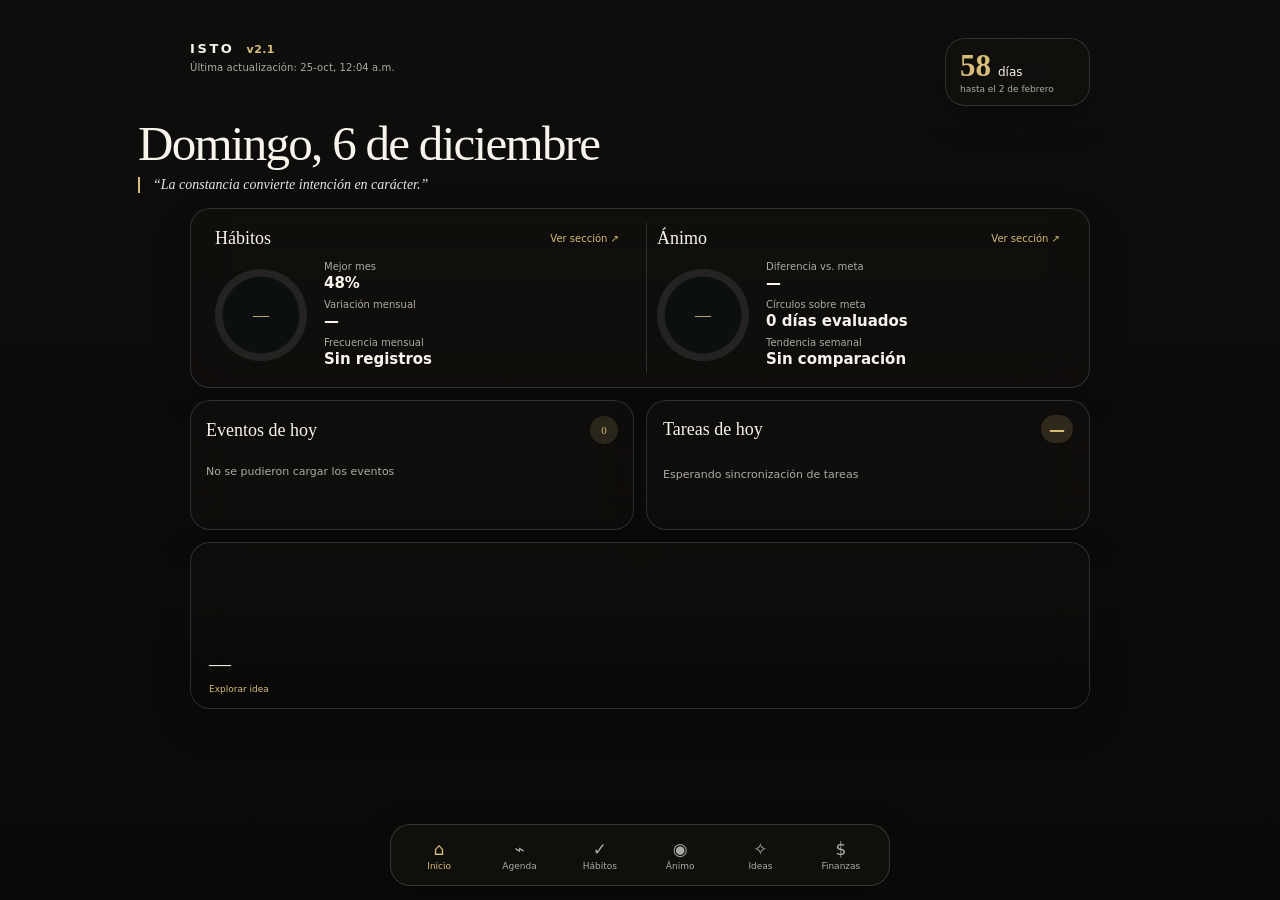
==== app/index.html @ 2baf073c "Actualizar caché del ajuste de cuadrícula de Hábitos" ====
<!doctype html><html lang="es"><head><meta charset="utf-8"><meta name="viewport" content="width=device-width,initial-scale=1,viewport-fit=cover"><meta name="theme-color" content="#11110f"><title>ISTO 2.1</title><link rel="stylesheet" href="./styles.css?v=20261024-habits-grid-v42"></head><body><main class="shell">
<section id="homeView"><div class="top home-top"><div class="home-identity"><div><span class="brand">ISTO</span><span class="home-version">v2.1</span></div><small id="lastUpdated" class="home-updated">Última actualización —</small></div><div class="countdown glass"><strong id="daysLeft">—</strong><span>días</span><small>hasta el 2 de febrero</small></div></div>
<div class="welcome"><h1 id="date"></h1><blockquote id="quote"></blockquote></div>
<div class="home-summary">
<section class="glass home-pulse">
<div class="home-wellness"><div class="home-wellness-head"><span class="eyebrow">Hábitos</span><button type="button" data-open="habitsView" class="home-go" aria-label="Abrir Hábitos">Ver sección ↗</button></div><div class="home-wellness-body"><div class="home-ring" id="homeHabitRing"><strong id="homeHabitPct">—</strong></div><div class="home-wellness-stats"><div><small>Mejor mes</small><strong id="homeHabitDiff">—</strong></div><div><small>Variación mensual</small><strong id="homeHabitOnGoal">—</strong></div><div><small>Frecuencia mensual</small><strong id="homeHabitTrend">—</strong></div></div></div></div>
<div class="home-wellness"><div class="home-wellness-head"><span class="eyebrow">Ánimo</span><button type="button" data-open="moodView" class="home-go" aria-label="Abrir Ánimo">Ver sección ↗</button></div><div class="home-wellness-body"><div class="home-ring" id="homeMoodRing"><strong id="homeMoodPct">—</strong></div><div class="home-wellness-stats"><div><small>Diferencia vs. meta</small><strong id="homeMoodDiff">—</strong></div><div><small>Círculos sobre meta</small><strong id="homeMoodOnGoal">—</strong></div><div><small>Tendencia semanal</small><strong id="homeMoodTrend">—</strong></div></div></div></div>
</section>
<section class="glass panel home-events"><div class="panel-head"><span>Eventos de hoy</span><small id="homeEventCount">0</small></div><div id="homeEvents" class="read-list"><p class="muted">Cargando…</p></div></section>
<details class="glass home-tasks" open><summary><span>Tareas de hoy</span><b id="homeTaskCount">0</b></summary><div id="homeTasks" class="read-list"><p class="muted">Preparando sincronización</p></div></details>
<section id="homeIdeaCard" class="glass home-idea"><div id="homeIdeaImage" class="home-idea-image"></div><div class="home-idea-copy"><strong id="homeIdeaTitle">—</strong><div class="home-idea-actions"><small>Explorar idea</small><a id="homeIdeaNotion" class="home-idea-notion hidden" href="#" target="_blank" rel="noopener noreferrer">Editar en Notion ↗</a></div></div></section>
</div></section>
<section id="agendaView" class="hidden"><div class="page-title agenda-title"><span class="brand">AGENDA</span><button id="agendaGoToday" class="agenda-today-btn" type="button">Ir a hoy</button></div>
<div class="glass agenda-week-panel"><div class="agenda-week-top"><div><span class="eyebrow">Mi semana</span><strong id="agendaWeekLabel">—</strong></div><div class="agenda-week-controls"><button id="agendaPrevWeek" type="button" aria-label="Semana anterior">‹</button><button id="agendaNextWeek" type="button" aria-label="Semana siguiente">›</button></div></div><div id="agendaWeekStrip" class="agenda-week-strip" role="group" aria-label="Seleccionar día"></div></div>
<details class="glass agenda-backlog"><summary><span>Pendientes anteriores</span><b id="agendaBacklogCount">0</b><span class="agenda-chevron">⌄</span></summary><div class="agenda-backlog-content"><div class="agenda-backlog-group"><strong>Eventos pendientes</strong><div id="agendaPendingEvents" class="agenda-item-list"></div></div><div class="agenda-backlog-group"><strong>Tareas vencidas</strong><div id="agendaOverdueTasks" class="agenda-item-list"></div></div></div></details>
<div class="agenda-day-heading"><div><span class="eyebrow">Día seleccionado</span><h2 id="agendaSelectedLabel">—</h2></div><span id="agendaDayCount" class="agenda-count">0 actividades</span></div>
<div class="agenda-day-grid"><section class="glass agenda-day-panel"><div class="agenda-section-title"><span>Eventos</span><small id="agendaEventCount">0</small></div><div id="agendaSelectedEvents" class="agenda-item-list"><p class="muted">Cargando…</p></div></section>
<section class="glass agenda-day-panel"><div class="agenda-section-title"><span>Tareas</span><small id="agendaTaskCount">0</small></div><div id="agendaSelectedTasks" class="agenda-item-list"><p class="muted">Cargando…</p></div></section></div>

</section>
<section id="habitsView" class="hidden"><div class="page-title"><span class="brand">CONSTANCIA</span><small class="muted" id="habitCutoff">Seguimiento mensual</small></div><div id="habitMonthly" class="habit-layout mood-layout">
<section class="glass habit-panel"><div class="habit-panel-head"><span class="eyebrow">Frecuencia mensual</span><strong class="habit-current-month" id="habitCurrentMonth">—</strong></div><div class="habit-overview"><div class="pulse-ring" id="habitMonthRing"><strong id="habitMonthPct">—</strong><span>Del mes</span></div><div class="habit-kpis"><div><small>Variación mensual</small><strong id="habitMonthOnGoal">—</strong></div></div></div></section>
<section class="glass habit-panel"><span class="eyebrow">Evolución de los hábitos mensual</span><div id="habitMonthBars" class="habit-line-chart habit-overall-chart"></div></section>
<section class="glass habit-panel mood-detail-panel"><div class="habit-panel-head"><div><span class="eyebrow">Detalle por hábito</span><p class="muted">Selecciona un hábito para ver su evolución</p></div><select id="habitHistorySelect" aria-label="Seleccionar hábito"></select></div><p id="habitHistoryBest" class="habit-history-best muted">Mejor registro: —</p><div id="habitHistoryChart" class="habit-line-chart"></div></section>
<section class="glass habit-panel"><span class="eyebrow">Tendencias destacadas</span><p class="habit-period" id="habitMonthlyPeriod">Periodos comparados: —</p><div id="habitMonthChanges" class="habit-changes"></div></section></div></section>
<section id="moodView" class="hidden"><div class="page-title"><span class="brand">ÁNIMO</span><small class="muted" id="moodCutoff">Datos actualizados</small></div><div class="habit-layout mood-layout">
<section class="glass habit-panel"><div class="habit-panel-head"><span class="eyebrow">Bienestar general</span><strong class="habit-current-month" id="moodCurrentMonth">—</strong></div><div class="habit-overview"><div class="pulse-ring" id="moodMonthRing"><strong id="moodMonthPct">—</strong><span>Del mes</span></div><div class="habit-kpis"><div><small>Variación vs. mes anterior</small><strong id="moodMonthDiff">—</strong></div></div></div></section>
<section class="glass habit-panel"><span class="eyebrow">Evolución del bienestar mensual</span><div id="moodMonthChart" class="habit-line-chart habit-overall-chart"></div></section>
<section class="glass habit-panel mood-detail-panel"><div class="habit-panel-head"><div><span class="eyebrow">Detalle por círculo</span><p class="muted">Selecciona un círculo para ver su evolución</p></div><select id="moodHistorySelect" aria-label="Seleccionar círculo"></select></div><div id="moodHistoryChart" class="habit-line-chart"></div><p class="muted" id="moodHistoryBest">Mejor registro: —</p></section>
<section class="glass habit-panel"><span class="eyebrow">Tendencias destacadas</span><p class="habit-period" id="moodMonthlyPeriod">Periodos comparados: —</p><div id="moodMonthChanges" class="habit-changes"></div></section></div></section>
<section id="ideasView" class="hidden"><div class="page-title"><span class="brand">IDEAS</span></div><div class="idea-search-wrap glass"><span aria-hidden="true">⌕</span><input id="ideaSearch" class="idea-search" placeholder="Buscar una idea…" autocomplete="off" aria-label="Buscar ideas"></div><div class="idea-section-head"><span>Todas las ideas</span><small id="ideaVisibleCount"></small></div><div class="idea-filter-bar" role="group" aria-label="Filtrar por estado"><button type="button" data-idea-filter="all" class="active-filter">Todas</button><button type="button" data-idea-filter="desarrollo">En desarrollo</button><button type="button" data-idea-filter="revisar">Por revisar</button></div><label class="idea-type-label" for="ideaTypeFilter">Tipo de tema</label><select id="ideaTypeFilter" class="idea-type-select glass" aria-label="Filtrar por tipo de tema"><option value="">Todos los temas</option></select><div id="ideaGrid" class="idea-grid"></div></section>
<section id="financeView" class="hidden"><div class="page-title"><span class="brand">FINANZAS</span></div><div class="finance-stack"><section class="glass finance-overview"><span class="eyebrow">Disponible hoy</span><strong id="financeAvailable">—</strong><small>Efectivo + bancos e inversiones</small><div class="finance-overview-divider"></div><div class="finance-overview-pair"><div><span>Ingresos del mes</span><strong id="financeIncome">—</strong></div><div><span>Egresos del mes</span><strong id="financeExpenses">—</strong></div></div></section><div class="finance-metrics"><section class="glass"><span>Gasto de hoy</span><strong id="financeToday">—</strong></section><section class="glass"><span>Balance del mes</span><strong id="financeBalance">—</strong></section></div><section class="glass chart-card finance-panel"><div class="chart-head"><div><span class="eyebrow">Activos y pasivos</span><small class="muted">Saldos por cuenta</small></div></div><div id="financeAccounts" class="finance-list"></div></section><section class="glass chart-card finance-panel"><div class="chart-head"><div><span class="eyebrow">Principales egresos</span><small class="muted">5 categorías · mes actual</small></div></div><div id="financeTopExpenses" class="finance-list"></div></section><section class="glass chart-card finance-panel"><div class="chart-head"><div><span class="eyebrow">Últimos movimientos</span><small class="muted">Hasta 10 · toca para ver detalles</small></div></div><div id="financeMoves" class="finance-list"></div></section><p id="financeUpdated" class="finance-updated"></p></div></section><div id="ideaModal" class="idea-modal hidden"><div class="idea-modal-backdrop" data-close-idea></div><article class="idea-modal-sheet glass"><button class="idea-close" data-close-idea>×</button><div id="ideaModalImage" class="idea-modal-image"></div><span id="ideaModalMeta" class="eyebrow"></span><h2 id="ideaModalTitle"></h2><div id="ideaModalContent" class="idea-content"></div></article></div>
<nav class="bottom-nav glass"><button data-open="homeView" class="active"><b>⌂</b><span>Inicio</span></button><button data-open="agendaView"><b>⌁</b><span>Agenda</span></button><button data-open="habitsView"><b>✓</b><span>Hábitos</span></button><button data-open="moodView"><b>◉</b><span>Ánimo</span></button><button data-open="ideasView"><b>✧</b><span>Ideas</span></button><button data-open="financeView"><b>$</b><span>Finanzas</span></button></nav></main><script src="./app.js?v=20261024-habits-grid-v42" defer></script></body></html>
---- app/styles.css ----
:root{--glass:rgba(20,19,17,.44);--line:rgba(255,255,255,.15);--text:#f7f4ec;--muted:rgba(247,244,236,.68);--gold:#d8bd7a}*{box-sizing:border-box}html,body{margin:0;min-height:100%;font-family:Inter,ui-sans-serif,system-ui,-apple-system,Segoe UI,sans-serif;background:#12110f;color:var(--text)}body{background:linear-gradient(180deg,rgba(7,7,6,.3),rgba(10,9,7,.91)),var(--daily-bg) center/cover fixed}button,input{font:inherit}.shell{min-height:100vh;max-width:1080px;margin:auto;padding:clamp(18px,3vw,38px);padding-bottom:105px}.hidden{display:none!important}.top,.page-title,.panel-head,.agenda-label,.chart-head{display:flex;align-items:center;justify-content:space-between}.brand{font-size:14px;font-weight:800;letter-spacing:.22em}.glass{background:var(--glass);border:1px solid var(--line);box-shadow:0 14px 38px rgba(0,0,0,.18);backdrop-filter:blur(22px) saturate(120%);-webkit-backdrop-filter:blur(22px);border-radius:20px}.countdown{min-width:145px;padding:11px 14px;display:grid;grid-template-columns:auto 1fr;column-gap:7px;align-items:baseline}.countdown strong{font-family:Georgia,serif;font-size:31px;color:var(--gold);line-height:1}.countdown span{font-size:12px}.countdown small{grid-column:1/-1;margin-top:3px;color:var(--muted);font-size:9px}.welcome{margin:13px 0 22px;max-width:760px}h1{font-family:Georgia,serif;font-size:clamp(34px,5vw,58px);line-height:1;margin:0;font-weight:500;letter-spacing:-.035em}blockquote{margin:14px 0 0;padding-left:13px;border-left:2px solid var(--gold);font-family:Georgia,serif;font-style:italic;color:rgba(255,255,255,.9);font-size:16px}.today-grid{display:grid;grid-template-columns:1.2fr 1fr .9fr;gap:12px}.panel{padding:17px;min-height:155px}.panel-head{font-family:Georgia,serif;font-size:18px;margin-bottom:13px}.panel-head small,.agenda-label small{color:var(--muted);font-size:10px}.read-list,.event-list{display:grid;gap:8px}.read-item,.event-card{border:1px solid var(--line);background:rgba(255,255,255,.035);border-radius:14px;padding:12px}.read-item strong,.event-card h3{display:block;margin:0 0 4px;font-size:13px}.read-item small,.event-card small{color:var(--gold);font-size:10px}.muted{color:var(--muted);font-size:11px}.home-habit{display:grid;grid-template-columns:74px 1fr;gap:13px;align-items:center}.home-habit>div:last-child{display:grid;gap:3px}.home-habit>div>strong{font-family:Georgia,serif;color:var(--gold);font-size:20px}.home-habit small{font-size:9px;color:var(--muted)}.mini-ring,.pulse-ring{--pct:0;border-radius:50%;display:grid;place-content:center;text-align:center;background:radial-gradient(circle at center,rgba(18,17,15,.94) 61%,transparent 63%),conic-gradient(var(--gold) calc(var(--pct)*1%),rgba(255,255,255,.09) 0)}.mini-ring{width:70px;height:70px}.mini-ring strong{font-family:Georgia,serif;font-size:20px}.app-meta{display:flex;justify-content:center;gap:9px;margin:20px 0 0;color:rgba(247,244,236,.42);font-size:8px}.app-meta span+span:before{content:"·";margin-right:9px}.page-title{margin-bottom:25px}.agenda-grid{display:grid;grid-template-columns:.85fr 1fr 1.25fr;gap:14px}.agenda-label{align-items:end;margin:0 3px 9px}.agenda-label>span{font-family:Georgia,serif;font-size:20px}.event-card{display:grid;grid-template-columns:45px 1fr;gap:10px;align-items:center}.date-tile{height:48px;border:1px solid rgba(216,189,122,.35);border-radius:12px;display:grid;place-content:center;text-align:center;background:rgba(216,189,122,.08)}.date-tile b{font-family:Georgia,serif;font-size:19px;line-height:1}.date-tile span{font-size:8px;color:var(--gold);margin-top:3px}.event-card.done{opacity:.48}.empty{padding:17px;text-align:center;color:var(--muted);font-size:11px}.eyebrow{color:var(--muted);font-size:9px;font-weight:600;text-transform:uppercase;letter-spacing:.1em}.metric-mosaic{display:grid;grid-template-columns:1.25fr .75fr .75fr;gap:12px}.metric-mosaic>section{padding:16px}.metric-main{grid-row:span 2;display:grid;align-content:space-between;min-height:205px}.pulse-ring{width:126px;height:126px;margin:18px auto 0}.pulse-ring strong{font-family:Georgia,serif;font-size:34px;font-weight:500}.pulse-ring span{font-size:8px;color:var(--muted);text-transform:uppercase;letter-spacing:.12em}.metric-small{display:flex;flex-direction:column;justify-content:center;min-height:96px}.metric-small strong,.metric-wide>strong{font-family:Georgia,serif;font-size:28px;font-weight:500;color:var(--gold);margin:7px 0}.metric-small small{font-size:9px;color:var(--muted)}.metric-wide{grid-column:span 2}.metric-wide p{margin:4px 0}.rank-list{display:grid;margin-top:10px}.rank-row{display:grid;grid-template-columns:1fr auto;gap:12px;padding:8px 0;border-bottom:1px solid var(--line);font-size:11px}.rank-row:last-child{border-bottom:0}.rank-row b{font-family:Georgia,serif;color:var(--gold);font-weight:500}.idea-search{width:100%;border:1px solid var(--line);outline:0;color:var(--text);padding:14px 17px;margin-bottom:12px}.idea-search::placeholder{color:var(--muted)}.idea-stats{display:grid;grid-template-columns:repeat(3,1fr);padding:14px;margin-bottom:12px}.idea-stats>div{text-align:center;border-right:1px solid var(--line)}.idea-stats>div:last-child{border:0}.idea-stats strong{display:block;font-family:Georgia,serif;font-size:25px;color:var(--gold);font-weight:500}.idea-stats span{font-size:8px;color:var(--muted);text-transform:uppercase;letter-spacing:.08em}.idea-feature{padding:18px;margin-bottom:12px}.idea-feature strong{display:block;font-family:Georgia,serif;font-size:23px;font-weight:500;margin-top:8px}.idea-grid{display:grid;grid-template-columns:repeat(2,1fr);gap:10px}.idea-card{padding:15px;min-height:96px;display:flex;flex-direction:column;justify-content:space-between}.idea-card strong{font-family:Georgia,serif;font-size:16px;font-weight:500}.idea-card small{color:var(--muted);font-size:8px;margin-top:12px}.finance-hero{display:grid;grid-template-columns:1.35fr .8fr .8fr;gap:12px;padding:20px;margin-bottom:12px}.finance-hero>div{padding:4px 10px}.finance-hero>div+div{border-left:1px solid var(--line)}.finance-hero strong{display:block;font-family:Georgia,serif;font-size:34px;font-weight:500;color:var(--gold);margin:5px 0}.finance-hero small,.finance-day span{font-size:9px;color:var(--muted)}.finance-day strong{font-size:23px;color:var(--text)}.finance-grid{display:grid;grid-template-columns:1fr 1fr;gap:12px}.chart-card{padding:18px;margin-top:12px}.chart-head{align-items:flex-end;margin-bottom:12px}.chart-head>div{display:flex;flex-direction:column;gap:5px}.finance-list{display:grid}.finance-row{display:flex;align-items:center;justify-content:space-between;gap:16px;padding:10px 2px;border-bottom:1px solid var(--line)}.finance-row:last-child{border-bottom:0}.finance-row strong{font-size:11px}.finance-row small{display:block;color:var(--muted);font-size:8px;margin-top:3px}.finance-row>b{font-family:Georgia,serif;font-size:14px;font-weight:500}.negative{color:#ff5c5c!important}.finance-hero strong.negative{color:#ff5c5c!important}.bottom-nav{position:fixed;z-index:10;left:50%;transform:translateX(-50%);bottom:max(14px,env(safe-area-inset-bottom));width:min(500px,calc(100% - 28px));height:62px;padding:5px 8px;border-radius:24px;display:grid;grid-template-columns:repeat(6,1fr)}.bottom-nav button{border:0;background:transparent;color:var(--muted);display:flex;flex-direction:column;align-items:center;justify-content:center;gap:2px;font-size:9px}.bottom-nav b{font-size:17px;font-weight:400}.bottom-nav button.active{color:var(--gold)}@media(max-width:800px){.shell{padding:16px 14px 100px}.welcome h1{font-size:36px}.countdown{min-width:116px;padding:9px 10px}.countdown strong{font-size:27px}.today-grid,.agenda-grid,.finance-grid{grid-template-columns:1fr}.panel{min-height:0}.metric-mosaic{grid-template-columns:1.2fr .8fr}.metric-main{grid-row:span 2}.metric-wide{grid-column:1/-1}.finance-hero{grid-template-columns:1fr 1fr}.finance-hero>div:first-child{grid-column:1/-1}.finance-hero>div:nth-child(2){border-left:0}.idea-grid{grid-template-columns:repeat(2,minmax(0,1fr))}}.idea-feature strong{cursor:pointer}.idea-card{overflow:hidden;padding:0;cursor:pointer}.idea-card-image{height:112px;background-size:cover;background-position:center}.idea-card>div:last-child{padding:14px}.idea-modal{position:fixed;inset:0;z-index:30;display:grid;place-items:center;padding:18px}.idea-modal-backdrop{position:absolute;inset:0;background:rgba(5,5,4,.76);backdrop-filter:blur(10px)}.idea-modal-sheet{position:relative;z-index:1;width:min(720px,100%);max-height:88vh;overflow:auto;padding:0 22px 28px}.idea-modal-image{height:220px;margin:0 -22px 22px;background-size:cover;background-position:center;border-radius:20px 20px 0 0}.idea-modal-sheet>h2{font-family:Georgia,serif;font-size:30px;font-weight:500;margin:7px 0 20px}.idea-close{position:absolute;z-index:2;right:12px;top:12px;width:34px;height:34px;border:1px solid var(--line);border-radius:50%;background:rgba(10,10,9,.65);color:#fff;font-size:22px}.idea-content{font-size:13px;line-height:1.65;color:rgba(247,244,236,.88)}.idea-content h2{font-family:Georgia,serif;color:var(--gold);font-size:20px;font-weight:500;margin:22px 0 8px}.idea-content ol{padding-left:20px}.idea-content li{margin:12px 0}.idea-content p{margin:5px 0 12px}.modal-open{overflow:hidden}.idea-stats>[data-idea-filter]{cursor:pointer;border-radius:14px;transition:.2s}.idea-stats>[data-idea-filter].active-filter{background:rgba(210,178,106,.12);box-shadow:inset 0 0 0 1px rgba(210,178,106,.28)}.idea-feature{overflow:hidden;padding:0;display:grid;grid-template-columns:112px 1fr;align-items:stretch}.idea-feature-image{min-height:112px;background-size:cover;background-position:center;cursor:pointer}.idea-feature>div:last-child{padding:18px;display:flex;flex-direction:column;justify-content:center}.idea-card small{display:block;margin-top:7px}.idea-feature strong{display:block}.mood-bar-row{margin:14px 0}.mood-bar-label{display:flex;justify-content:space-between;align-items:center;margin-bottom:7px;font-size:13px}.mood-bar-label strong{font-size:14px;color:var(--gold)}.mood-bar-track{height:8px;border-radius:999px;background:rgba(255,255,255,.09);position:relative;overflow:visible}.mood-bar-track i{display:block;height:100%;border-radius:999px;background:linear-gradient(90deg,rgba(210,178,106,.55),var(--gold))}.mood-bar-track em{position:absolute;top:-3px;width:1px;height:14px;background:rgba(255,255,255,.55)}#moodInsight span{display:block;margin-top:5px}
.habit-bar-row{margin:14px 0}.habit-bar-label{display:flex;justify-content:space-between;align-items:center;margin-bottom:7px;font-size:13px}.habit-bar-label strong{font-size:14px;color:var(--gold)}.habit-bar-track{height:8px;border-radius:999px;background:rgba(255,255,255,.09);position:relative;overflow:visible}.habit-bar-track i{display:block;height:100%;border-radius:999px;background:linear-gradient(90deg,rgba(210,178,106,.55),var(--gold))}.habit-bar-track em{position:absolute;top:-3px;width:1px;height:14px;background:rgba(255,255,255,.55)}

.home-summary{display:grid;gap:14px}.home-pulse{display:grid;grid-template-columns:1fr 1fr;gap:14px;text-align:center}.home-pulse>div{display:grid;place-items:center;gap:8px}.home-ring{--pct:0;width:88px;height:88px;border-radius:50%;display:grid;place-items:center;background:radial-gradient(circle at center,rgba(12,15,16,.96) 58%,transparent 60%),conic-gradient(var(--gold) calc(var(--pct)*1%),rgba(255,255,255,.09) 0)}.home-ring strong{font-size:18px}.home-tasks{padding:0;overflow:hidden}.home-tasks summary{cursor:pointer;list-style:none;display:flex;justify-content:space-between;align-items:center;padding:18px}.home-tasks summary::-webkit-details-marker{display:none}.home-tasks summary b{min-width:28px;height:28px;padding:0 8px;border-radius:999px;display:grid;place-items:center;background:rgba(210,178,106,.16);color:var(--gold)}.home-tasks .read-list{padding:0 18px 18px}.home-idea{display:grid;gap:10px}.home-idea-image{height:150px;border-radius:14px;background-size:cover;background-position:center}.home-idea strong{font-size:18px}

/* Inicio · lenguaje visual unificado */
#homeView .home-summary{gap:12px}#homeView .home-pulse,#homeView .panel,#homeView .home-tasks,#homeView .home-idea{border-radius:20px}#homeView .home-pulse{padding:17px}#homeView .home-pulse .eyebrow,#homeView .panel-head span,#homeView .home-tasks summary span{font-family:Georgia,serif;color:var(--text);font-size:18px;font-weight:500;text-transform:none;letter-spacing:0}#homeView .home-ring strong{font-family:Georgia,serif;font-size:16px;font-weight:500;color:var(--gold)}#homeView .panel-head small{min-width:28px;height:28px;padding:0 8px;border-radius:999px;display:grid;place-items:center;background:rgba(216,189,122,.14);color:var(--gold);font-family:inherit;font-size:11px}#homeView .task-row{display:flex;justify-content:space-between;gap:14px;align-items:center;padding:10px 2px;border-top:1px solid var(--line);font-size:12px}#homeView .task-row small{color:var(--muted);font-size:9px;white-space:nowrap}.home-idea{position:relative;overflow:hidden;padding:0;min-height:190px;cursor:pointer;display:block}.home-idea-image{height:190px;border-radius:0;background-size:cover;background-position:center;transition:transform .25s}.home-idea:after{content:"";position:absolute;inset:0;background:linear-gradient(180deg,transparent 32%,rgba(8,8,7,.9) 100%);pointer-events:none}.home-idea-copy{position:absolute;z-index:1;left:18px;right:18px;bottom:16px;display:flex;justify-content:space-between;align-items:end;gap:16px}.home-idea-copy strong{font-family:Georgia,serif;font-size:22px!important;font-weight:500}.home-idea-copy small{font-size:9px;color:var(--gold);white-space:nowrap}.home-idea:hover .home-idea-image{transform:scale(1.02)}

/* Agenda · lenguaje visual ISTO */
#agendaView .page-title{margin-bottom:18px}.agenda-overdue{margin-bottom:18px;overflow:hidden}.agenda-overdue summary{list-style:none;cursor:pointer;display:flex;align-items:center;justify-content:space-between;padding:16px 18px;font-family:Georgia,serif;font-size:18px;font-weight:500}.agenda-overdue summary::-webkit-details-marker{display:none}.agenda-overdue summary b{font-family:Inter,ui-sans-serif,system-ui,sans-serif;min-width:28px;height:28px;padding:0 8px;border-radius:999px;display:grid;place-items:center;background:rgba(216,189,122,.14);color:var(--gold);font-size:11px}.agenda-overdue .read-list{padding:0 18px 16px}.agenda-task-row{display:flex;justify-content:space-between;align-items:center;gap:14px;padding:10px 2px;border-top:1px solid var(--line);font-size:12px}.agenda-task-row small{color:var(--gold);font-size:9px;white-space:nowrap}#agendaView .agenda-label>span{font-family:Georgia,serif;font-size:18px;font-weight:500;color:var(--text)}#agendaView .agenda-label small{font-family:Inter,ui-sans-serif,system-ui,sans-serif;font-size:9px;color:var(--muted)}#agendaView .event-card{font-family:Inter,ui-sans-serif,system-ui,sans-serif;color:var(--text);font-size:12px}#agendaView .event-card strong{font-size:12px;font-weight:600;color:var(--text)}#agendaView .event-card small{display:block;margin-top:3px;font-size:9px;color:var(--gold)}#agendaView .event-time{font-size:9px;color:var(--muted);text-align:center}

/* ISTO visual system · cierre 2.0 */
:root{--radius:20px;--pad:17px;--section-gap:12px;--title:18px;--body:12px;--meta:9px}
.glass{border-radius:var(--radius);background:rgba(20,19,17,.46);border-color:rgba(255,255,255,.14);box-shadow:0 14px 38px rgba(0,0,0,.2)}
.page-title{margin-bottom:18px}.brand{font-size:13px;letter-spacing:.2em}.home-summary,.agenda-grid,.metric-mosaic,.finance-grid{gap:var(--section-gap)}
.panel,.metric-mosaic>section,.chart-card{padding:var(--pad)}
.panel-head,.agenda-label>span,.home-tasks summary span,.agenda-overdue summary span{font-family:Georgia,serif;font-size:var(--title);font-weight:500;color:var(--text)}
.event-card,.task-card{border:1px solid var(--line);background:rgba(255,255,255,.035);border-radius:14px;padding:12px}
.event-card strong,.task-card strong{font-size:12px;font-weight:600;color:var(--text)}
.event-card small,.task-card small{font-size:9px;color:var(--gold)}
.task-card{display:flex;justify-content:space-between;align-items:center;gap:14px}.task-card small{white-space:nowrap}
.home-tasks .read-list,.agenda-overdue .read-list{display:grid;gap:8px}.home-tasks .read-list{padding:0 18px 18px}.agenda-overdue .read-list{padding:0 18px 16px}
.eyebrow{font-size:9px}.muted{font-size:11px}.metric-small strong,.metric-wide>strong{line-height:1.05}
.idea-card,.idea-feature,.finance-hero,.chart-card,.metric-mosaic>section,.panel,.home-pulse,.home-tasks,.agenda-overdue{border-radius:var(--radius)}
.bottom-nav{background:rgba(20,19,17,.64);border-color:rgba(255,255,255,.16)}
@media(max-width:800px){:root{--radius:18px;--pad:15px;--section-gap:10px;--title:17px}.shell{padding:14px 12px 96px}.welcome{margin-bottom:18px}.welcome h1{font-size:34px}.home-ring{width:82px;height:82px}.agenda-grid{gap:18px}.event-card,.task-card{padding:11px}.finance-hero{padding:16px}.bottom-nav{height:60px}}
@media(min-width:801px){.shell{max-width:1080px}.home-summary{max-width:900px;margin-inline:auto}#homeView .welcome,#homeView .top,#homeView .app-meta{max-width:900px;margin-left:auto;margin-right:auto}}

/* Ajustes Inicio */
#homeView .event-card{grid-template-columns:52px 1fr}#homeView .event-time{font-family:Inter,ui-sans-serif,system-ui,sans-serif;font-size:9px!important;font-weight:500;line-height:1.15;color:var(--muted);text-align:left;white-space:nowrap}


/* Agenda · tarjetas unificadas con el sistema visual ISTO */
#agendaView .event-card{background:rgba(20,19,17,.46);border:1px solid rgba(255,255,255,.14);box-shadow:0 14px 38px rgba(0,0,0,.20);backdrop-filter:blur(22px) saturate(120%);-webkit-backdrop-filter:blur(22px) saturate(120%);border-radius:var(--radius);padding:var(--pad)}
#agendaView .date-tile{background:rgba(216,189,122,.10);border-color:rgba(216,189,122,.30)}

/* Constancia · vistas general y por mes */
#habitsView .page-title{margin-bottom:14px}
.habit-tabs{display:flex;gap:7px;padding:5px;border:1px solid var(--line);border-radius:15px;background:rgba(8,13,28,.6);margin-bottom:16px;max-width:390px}
.habit-tabs button{flex:1;border:0;border-radius:11px;padding:12px 15px;color:var(--text);background:transparent;cursor:pointer;font-weight:600}
.habit-tabs button.active{background:linear-gradient(115deg,#7856e9,#586eea);box-shadow:0 4px 16px #534cc455}
.habit-layout{display:grid;grid-template-columns:repeat(2,minmax(0,1fr));gap:14px}
.habit-panel{padding:20px;min-width:0;background:linear-gradient(130deg,rgba(16,28,52,.83),rgba(12,18,35,.75));border-color:rgba(130,151,226,.22)}
.habit-panel .eyebrow{font-size:16px;letter-spacing:0;text-transform:none;color:#f3f4ff;font-weight:700}
.habit-panel .muted{font-size:12px;line-height:1.5}
#habitGeneral .habit-panel:last-child,#habitMonthly .habit-panel:nth-child(3){grid-column:1/-1}
.habit-overview{display:flex;align-items:center;gap:24px;margin-top:17px}
.habit-overview .pulse-ring{flex:none}
.habit-kpis{display:grid;grid-template-columns:repeat(2,minmax(0,1fr));gap:18px;flex:1}
.habit-kpis>div{display:grid;gap:5px}
.habit-kpis small{color:var(--muted);font-size:11px}
.habit-kpis strong{font-size:22px}
.habit-positive{color:#55e9aa!important}.habit-negative{color:#ff708c!important}
.habit-change{display:flex;align-items:center;justify-content:space-between;gap:12px;border:1px solid rgba(255,255,255,.1);border-radius:12px;padding:14px;margin-top:10px;background:rgba(20,32,60,.45)}
.habit-change>div{display:grid;gap:5px}.habit-change small{color:var(--muted)}.habit-change>b{white-space:nowrap}
.habit-panel-head{display:flex;align-items:center;justify-content:space-between;gap:12px;flex-wrap:wrap}
.habit-panel select{max-width:100%;padding:10px 12px;border:1px solid rgba(255,255,255,.18);border-radius:11px;background:#17233d;color:#fff;cursor:pointer}
.habit-month-bars{height:230px;display:flex;align-items:end;justify-content:space-around;gap:9px;padding:15px 2px 0}
.habit-month-col{flex:1;min-width:0;max-width:80px;display:flex;align-items:center;flex-direction:column;gap:5px;font-size:11px}
.habit-month-col strong{font-size:12px}.habit-month-col small{color:var(--muted)}
.habit-month-bar{width:100%;height:165px;display:flex;align-items:end;position:relative;border-bottom:1px solid rgba(255,255,255,.3)}
.habit-month-bar i{display:block;width:100%;background:linear-gradient(0deg,#586eea,#8d65f8);border-radius:5px 5px 0 0;min-height:2px}
.habit-month-bar em{position:absolute;left:0;right:0;border-top:2px dashed rgba(255,255,255,.7)}
.habit-line-chart svg{width:100%;height:auto;display:block;margin-top:14px;overflow:visible}
.habit-history-stats{margin-top:12px;color:#d7d4ff;font-size:13px}
#habitGeneral .habit-bar-track em{width:0;border-left:2px dashed rgba(255,255,255,.85);background:none}
@media(max-width:680px){.habit-layout{grid-template-columns:1fr}.habit-panel,#habitGeneral .habit-panel:last-child,#habitMonthly .habit-panel:nth-child(3){grid-column:1}.habit-overview{gap:15px}.habit-kpis{gap:11px}.habit-kpis strong{font-size:17px}.habit-panel{padding:16px}.habit-overview .pulse-ring{width:120px;height:120px}.habit-month-bars{height:200px}.habit-month-bar{height:135px}}

/* ISTO 2.1 · Hábitos / vista general compacta */
#habitGeneral{grid-template-columns:minmax(0,1.15fr) minmax(0,1fr);gap:12px}
#habitGeneral .habit-general-panel{grid-column:1;grid-row:1}
#habitGeneral .habit-weekly-panel{grid-column:2;grid-row:1}
#habitGeneral .habit-ranking-panel{grid-column:1/-1;grid-row:2}
#habitGeneral .habit-panel{padding:17px 19px}
#habitGeneral .habit-period{font-size:11px;color:#d2c9f9;line-height:1.45;margin:6px 0 0}
#habitGeneral .habit-subtitle{margin:5px 0 9px;font-size:10px;line-height:1.4}
#habitGeneral .habit-overview{gap:15px;margin-top:12px}
#habitGeneral .habit-overview .pulse-ring{width:116px;height:116px}
#habitGeneral .habit-kpis{gap:10px 13px}
#habitGeneral .habit-kpis>div{gap:3px}
#habitGeneral .habit-kpis small{font-size:10px;line-height:1.25}
#habitGeneral .habit-kpis strong{font-size:19px}
#habitGeneral .rank-list{display:grid;grid-template-columns:repeat(2,minmax(0,1fr));column-gap:24px;row-gap:1px;margin-top:8px}
#habitGeneral .habit-bar-row{margin:6px 0}
#habitGeneral .habit-bar-label{font-size:11px;margin-bottom:5px}
#habitGeneral .habit-bar-label strong{font-size:11px}
#habitGeneral .habit-bar-track{height:6px}
#habitGeneral .habit-bar-track em{top:-3px;height:12px}
#habitGeneral .habit-change{padding:9px 11px;margin-top:7px;gap:8px}
#habitGeneral .habit-change>div{gap:3px}
#habitGeneral .habit-change strong,#habitGeneral .habit-change>b{font-size:12px}
#habitGeneral .habit-change small{font-size:10px}
@media(max-width:760px){
#habitGeneral{grid-template-columns:1fr}
#habitGeneral .habit-general-panel,#habitGeneral .habit-weekly-panel,#habitGeneral .habit-ranking-panel{grid-column:1;grid-row:auto}
#habitGeneral .habit-panel{padding:15px}
#habitGeneral .habit-overview .pulse-ring{width:108px;height:108px}
#habitGeneral .habit-kpis strong{font-size:17px}
}
@media(max-width:480px){#habitGeneral .rank-list{grid-template-columns:1fr}#habitGeneral .habit-bar-row{margin:4px 0}}

/* ISTO 2.1 · Hábitos / vista por mes */
#habitMonthly{gap:12px}
#habitMonthly .habit-panel{padding:17px 19px}
#habitMonthly .habit-panel:nth-child(3){grid-column:1/-1}
#habitMonthly .habit-panel-head{align-items:center}
#habitMonthly .habit-current-month{font-size:13px;font-weight:700;color:#e2d7ff;text-transform:capitalize}
#habitMonthly .habit-overview{gap:17px;margin-top:13px}
#habitMonthly .habit-overview .pulse-ring{width:118px;height:118px}
#habitMonthly .habit-kpis{gap:10px 13px}
#habitMonthly .habit-kpis>div{gap:3px}
#habitMonthly .habit-kpis small{font-size:10px}
#habitMonthly .habit-kpis strong{font-size:19px}
#habitMonthly #habitMonthNote{font-size:10px;margin-top:9px}
#habitMonthly .habit-overall-chart svg{margin-top:9px}
#habitMonthly .habit-line-chart svg{max-height:250px}
#habitMonthly .habit-history-stats{margin-top:6px}
#habitMonthly .habit-period{font-size:11px;color:#d2c9f9;margin:6px 0;line-height:1.45}
#habitMonthly .habit-change{padding:10px 12px;margin-top:7px}
@media(max-width:760px){#habitMonthly{grid-template-columns:1fr}#habitMonthly .habit-panel,#habitMonthly .habit-panel:nth-child(3){grid-column:1}#habitMonthly .habit-panel{padding:15px}#habitMonthly .habit-overview .pulse-ring{width:108px;height:108px}#habitMonthly .habit-kpis strong{font-size:17px}}

/* Corrección: regla antigua :last-child expandía Tendencias y tapaba Cumplimiento general */
#habitGeneral .habit-panel.habit-general-panel{grid-column:1;grid-row:1}
#habitGeneral .habit-panel.habit-weekly-panel:last-child{grid-column:2;grid-row:1}
#habitGeneral .habit-panel.habit-ranking-panel{grid-column:1/-1;grid-row:2}
@media(max-width:760px){
#habitGeneral .habit-panel.habit-general-panel{grid-column:1;grid-row:1}
#habitGeneral .habit-panel.habit-weekly-panel:last-child{grid-column:1;grid-row:2}
#habitGeneral .habit-panel.habit-ranking-panel{grid-column:1;grid-row:3}
}

/* ISTO 2.1 · Ánimo: vistas general y por mes */
#moodView .page-title{margin-bottom:14px}
#moodView .mood-layout{gap:12px}
#moodView .habit-panel{padding:17px 19px}
#moodView .habit-period{font-size:11px;color:#d2c9f9;line-height:1.45;margin:6px 0}
#moodView .habit-subtitle{margin:5px 0 9px;font-size:10px;line-height:1.4}
#moodView .habit-overview{gap:15px;margin-top:12px}
#moodView .habit-overview .pulse-ring{width:116px;height:116px}
#moodView .habit-kpis{gap:10px 13px}
#moodView .habit-kpis>div{gap:3px}
#moodView .habit-kpis small{font-size:10px}
#moodView .habit-kpis strong{font-size:19px}
#moodView .habit-change{padding:9px 11px;margin-top:7px;gap:8px}
#moodView .habit-change small{font-size:10px}
#moodView .habit-bar-track em{width:0;border-left:2px dashed rgba(255,255,255,.85);background:none;top:-3px;height:12px}
#moodView .habit-bar-row{margin:6px 0}
#moodView .habit-bar-label{font-size:11px;margin-bottom:5px}
#moodView .habit-bar-track{height:6px}
#moodGeneral{grid-template-columns:minmax(0,1.15fr) minmax(0,1fr)}
#moodGeneral .habit-panel.mood-general-panel{grid-column:1;grid-row:1}
#moodGeneral .habit-panel.mood-weekly-panel{grid-column:2;grid-row:1}
#moodGeneral .habit-panel.mood-ranking-panel{grid-column:1/-1;grid-row:2}
#moodGeneral .rank-list{display:grid;grid-template-columns:repeat(2,minmax(0,1fr));gap:2px 24px;margin-top:8px}
#moodMonthly .habit-panel.mood-detail-panel{grid-column:1/-1}
#moodMonthly .habit-current-month{font-size:13px;color:#e2d7ff;text-transform:capitalize}
#moodMonthly .habit-line-chart svg{max-height:250px}
#moodMonthly .habit-history-stats{margin-top:6px}
@media(max-width:760px){
#moodGeneral,#moodMonthly{grid-template-columns:1fr}
#moodGeneral .habit-panel.mood-general-panel{grid-column:1;grid-row:1}
#moodGeneral .habit-panel.mood-weekly-panel{grid-column:1;grid-row:2}
#moodGeneral .habit-panel.mood-ranking-panel{grid-column:1;grid-row:3}
#moodMonthly .habit-panel.mood-detail-panel{grid-column:1}
#moodView .habit-panel{padding:15px}
#moodView .habit-overview .pulse-ring{width:108px;height:108px}
#moodView .habit-kpis strong{font-size:17px}
}
@media(max-width:480px){#moodGeneral .rank-list{grid-template-columns:1fr}}

/* ISTO 2.1 · Inicio ejecutivo */
#homeView .home-top{align-items:flex-start;gap:16px}
#homeView .home-identity{display:grid;gap:6px;padding-top:3px}
#homeView .home-identity>div{display:flex;align-items:baseline;gap:12px}
#homeView .home-version{font-size:11px;color:var(--gold);font-weight:600;letter-spacing:.04em}
#homeView .home-updated{font-size:10px;color:var(--muted);letter-spacing:.01em}
#homeView .welcome{margin:13px 0 15px}
#homeView .welcome h1{font-size:clamp(31px,4.4vw,49px)}
#homeView .welcome blockquote{font-size:14px;margin-top:9px}
#homeView .home-summary{display:grid;grid-template-columns:1fr 1fr;gap:12px;align-items:start}
#homeView .home-pulse{grid-column:1/-1;grid-template-columns:1fr 1fr;text-align:left;padding:14px;gap:12px}
#homeView .home-wellness{display:block;min-width:0;padding:5px 10px}
#homeView .home-wellness+.home-wellness{border-left:1px solid var(--line)}
#homeView .home-wellness-head{display:flex;justify-content:space-between;align-items:center;gap:10px;margin-bottom:12px}
#homeView .home-go{border:0;background:transparent;color:var(--gold);font-size:10px;cursor:pointer;padding:5px}
#homeView .home-wellness-body{display:flex;align-items:center;gap:17px}
#homeView .home-ring{width:92px;height:92px;flex:0 0 92px}
#homeView .home-wellness-stats{display:grid;grid-template-columns:1fr;gap:7px;min-width:0}
#homeView .home-wellness-stats>div{display:grid;gap:2px}
#homeView .home-wellness-stats small{color:var(--muted);font-size:10px}
#homeView .home-wellness-stats strong{font-size:15px;color:var(--text);font-weight:650;white-space:nowrap}
#homeView .home-wellness-stats strong.habit-positive{color:#a6e3b7}
#homeView .home-wellness-stats strong.habit-negative{color:#f4a4a4}
#homeView .home-events,#homeView .home-tasks{min-height:130px}
#homeView .home-events{padding:15px}
#homeView .panel-head{margin-bottom:10px}
#homeView .home-tasks summary{padding:14px 16px}
#homeView .home-tasks .read-list{padding:0 16px 14px}
#homeView .read-item,#homeView .event-card,#homeView .task-card{padding:9px 11px}
#homeView .home-idea{grid-column:1/-1;min-height:165px}
#homeView .home-idea-image{height:165px}
#homeView .home-idea-copy{display:flex;flex-direction:column;align-items:flex-start;gap:7px;bottom:14px}
#homeView .home-idea-actions{display:flex;align-items:center;justify-content:space-between;width:100%;gap:12px}
#homeView .home-idea-notion{display:inline-flex;align-items:center;border:1px solid rgba(216,189,122,.55);border-radius:9px;padding:7px 10px;background:rgba(15,13,10,.75);color:#f4d58c;font-size:11px;text-decoration:none;white-space:nowrap;position:relative;z-index:3}
#homeView .home-idea-notion:hover{background:rgba(216,189,122,.2)}
@media(max-width:760px){
#homeView .home-summary{grid-template-columns:1fr}
#homeView .home-pulse,#homeView .home-idea{grid-column:1}
#homeView .home-pulse{grid-template-columns:1fr 1fr}
#homeView .home-wellness-body{flex-direction:column;align-items:flex-start;gap:10px}
#homeView .home-wellness-stats strong{font-size:14px}
}
@media(max-width:480px){
#homeView .home-pulse{grid-template-columns:1fr}
#homeView .home-wellness+.home-wellness{border-left:0;border-top:1px solid var(--line);padding-top:14px}
#homeView .home-wellness-body{flex-direction:row;align-items:center}
#homeView .home-updated{font-size:9px}
#homeView .countdown{min-width:112px;padding:9px}
#homeView .countdown strong{font-size:26px}
}

/* ISTO 2.1 · Agenda diseñada primero para móvil */
#agendaView{max-width:860px;margin:0 auto}
#agendaView .agenda-title{margin-bottom:15px}
#agendaView .agenda-today-btn{border:1px solid rgba(216,189,122,.48);border-radius:999px;padding:9px 15px;background:rgba(216,189,122,.12);color:#f5d895;font-size:11px;font-weight:650;cursor:pointer}
#agendaView .agenda-week-panel{padding:16px;margin-bottom:20px}
#agendaView .agenda-week-top{display:flex;justify-content:space-between;align-items:center;gap:10px;margin-bottom:16px}
#agendaView .agenda-week-top>div:first-child{display:grid;gap:4px}
#agendaView .agenda-week-top strong{font-family:Georgia,serif;font-size:20px;font-weight:500}
#agendaView .agenda-week-controls{display:flex;gap:8px}
#agendaView .agenda-week-controls button{width:37px;height:37px;border:1px solid var(--line);background:rgba(255,255,255,.05);color:var(--text);border-radius:11px;font-size:26px;line-height:1;cursor:pointer}
#agendaView .agenda-week-strip{display:grid;grid-template-columns:repeat(7,minmax(0,1fr));gap:7px}
#agendaView .agenda-day-btn{min-width:0;min-height:72px;border:1px solid rgba(255,255,255,.12);border-radius:14px;background:rgba(255,255,255,.045);color:var(--text);display:flex;flex-direction:column;align-items:center;justify-content:center;gap:6px;cursor:pointer}
#agendaView .agenda-day-btn span{font-size:10px;color:var(--muted)}
#agendaView .agenda-day-btn strong{font-size:17px;font-weight:650}
#agendaView .agenda-day-btn i{height:5px;width:5px;border-radius:50%;background:transparent}
#agendaView .agenda-day-btn i.has-activity{background:var(--gold)}
#agendaView .agenda-day-btn.is-today:not(.selected){border-color:rgba(216,189,122,.6)}
#agendaView .agenda-day-btn.selected{background:rgba(216,189,122,.18);border-color:var(--gold)}
#agendaView .agenda-day-btn.selected span,#agendaView .agenda-day-btn.selected strong{color:#f6dca0}
#agendaView .agenda-day-heading{display:flex;justify-content:space-between;align-items:end;gap:10px;margin:0 3px 12px}
#agendaView .agenda-day-heading h2{font-family:Georgia,serif;font-size:24px;font-weight:500;margin:4px 0 0}
#agendaView .agenda-count{font-size:10px;color:var(--muted);white-space:nowrap;padding-bottom:4px}
#agendaView .agenda-day-grid{display:grid;grid-template-columns:1fr;gap:12px;margin-bottom:14px}
#agendaView .agenda-day-panel{padding:15px}
#agendaView .agenda-section-title{display:flex;justify-content:space-between;align-items:center;margin-bottom:11px}
#agendaView .agenda-section-title>span{font-family:Georgia,serif;font-size:19px}
#agendaView .agenda-section-title small,#agendaView .agenda-backlog summary b{font-size:11px;color:var(--gold);background:rgba(216,189,122,.13);padding:5px 9px;border-radius:999px}
#agendaView .agenda-item-list{display:grid;gap:8px}
#agendaView .agenda-entry{border:1px solid var(--line);border-radius:13px;background:rgba(255,255,255,.035);overflow:hidden}
#agendaView .agenda-entry summary{display:flex;align-items:center;gap:11px;padding:11px 12px;cursor:pointer;list-style:none;min-height:59px}
#agendaView .agenda-entry summary::-webkit-details-marker,#agendaView .agenda-backlog summary::-webkit-details-marker{display:none}
#agendaView .agenda-entry-mark{display:grid;place-items:center;flex:0 0 28px;height:28px;border-radius:9px;background:rgba(216,189,122,.13);color:var(--gold);font-size:12px}
#agendaView .agenda-entry-task .agenda-entry-mark{background:rgba(161,178,245,.12);color:#c0c8f5}
#agendaView .agenda-entry-main{display:grid;gap:5px;min-width:0;flex:1}
#agendaView .agenda-entry-main strong{font-size:12px;font-weight:650;overflow-wrap:anywhere}
#agendaView .agenda-entry-main small{font-size:10px;color:var(--muted)}
#agendaView .agenda-entry-arrow{font-size:17px;color:var(--muted);transition:transform .2s}
#agendaView .agenda-entry[open] .agenda-entry-arrow{transform:rotate(180deg)}
#agendaView .agenda-entry-more{padding:0 13px 12px 51px;font-size:11px;line-height:1.5}
#agendaView .agenda-entry-more p{margin:3px 0 9px}
#agendaView .agenda-entry-more a{color:#f5d895;text-decoration:none;font-size:11px;font-weight:650}
#agendaView .agenda-empty{color:var(--muted);font-size:11px;margin:5px 2px;padding:8px 0}
#agendaView .agenda-backlog{overflow:hidden;margin-top:14px}
#agendaView .agenda-backlog>summary{display:flex;align-items:center;gap:11px;cursor:pointer;padding:16px;list-style:none}
#agendaView .agenda-backlog>summary>span:first-child{font-family:Georgia,serif;font-size:18px;flex:1}
#agendaView .agenda-chevron{font-size:19px;color:var(--muted);transition:transform .2s}
#agendaView .agenda-backlog[open] .agenda-chevron{transform:rotate(180deg)}
#agendaView .agenda-backlog-content{padding:0 16px 16px;display:grid;gap:18px}
#agendaView .agenda-backlog-group>strong{display:block;font-size:11px;color:var(--muted);margin-bottom:9px}
@media(min-width:760px){#agendaView .agenda-day-grid{grid-template-columns:1fr 1fr}}
@media(max-width:480px){
#agendaView .agenda-week-panel{padding:12px}
#agendaView .agenda-week-top strong{font-size:18px}
#agendaView .agenda-week-strip{gap:4px}
#agendaView .agenda-day-btn{min-height:66px;border-radius:11px;gap:5px}
#agendaView .agenda-day-btn strong{font-size:16px}
#agendaView .agenda-day-heading h2{font-size:21px}
#agendaView .agenda-day-panel{padding:12px}
#agendaView .agenda-entry summary{padding:10px}
#agendaView .agenda-entry-more{padding-left:48px}
}

/* ISTO 2.1 · Ideas mobile-first */
#ideasView{max-width:860px;margin:0 auto}
#ideasView .idea-search-wrap{display:flex;align-items:center;gap:10px;padding:0 14px;margin-bottom:12px;border-radius:15px}
#ideasView .idea-search-wrap>span{font-size:25px;color:var(--gold)}
#ideasView .idea-search{border:0;box-shadow:none;background:transparent;margin:0;padding:15px 0;min-width:0;font-size:13px}
#ideasView .idea-stats{display:grid;grid-template-columns:repeat(3,minmax(0,1fr));gap:9px;padding:0;margin:0 0 22px}
#ideasView .idea-stats>div{padding:15px 6px;border:1px solid var(--line);border-radius:14px;text-align:center}
#ideasView .idea-stats strong{font-size:25px}
#ideasView .idea-stats span{display:block;margin-top:6px;font-size:9px;line-height:1.3;text-transform:none;letter-spacing:0}
#ideasView .idea-section-head{display:flex;justify-content:space-between;align-items:center;gap:10px;margin:0 2px 11px}
#ideasView .idea-section-head>span{font-family:Georgia,serif;font-size:20px}
#ideasView .idea-section-head small{font-size:10px;color:var(--muted)}
#ideasView .idea-feature{display:block;position:relative;margin-bottom:24px;border-radius:17px;overflow:hidden}
#ideasView .idea-feature-image{height:170px;background-size:cover;background-position:center;cursor:pointer;background-color:rgba(255,255,255,.045)}
#ideasView .idea-feature-copy{padding:14px 16px 16px;display:flex;flex-direction:column;gap:12px}
#ideasView .idea-feature-copy strong{font-size:21px;line-height:1.2;margin:0;cursor:pointer}
#ideasView .idea-feature-actions{display:flex;align-items:center;justify-content:space-between;gap:10px;flex-wrap:wrap}
#ideasView .idea-feature-actions button{border:0;background:none;padding:7px 0;color:var(--text);font-size:11px;cursor:pointer}
#ideasView .idea-feature-actions a,#ideasView .idea-modal-notion a{font-size:11px;color:#f5d895;text-decoration:none}
#ideasView .idea-filter-bar{display:flex;gap:7px;overflow-x:auto;scrollbar-width:none;margin-bottom:16px;padding:2px 0}
#ideasView .idea-filter-bar button{white-space:nowrap;flex:0 0 auto;border:1px solid var(--line);background:rgba(255,255,255,.045);color:var(--text);border-radius:999px;padding:10px 13px;font-size:11px;cursor:pointer}
#ideasView .idea-filter-bar button.active-filter{background:rgba(216,189,122,.18);border-color:rgba(216,189,122,.55);color:#f6dca0}
#ideasView .idea-type-label{display:block;font-size:11px;font-weight:600;margin-bottom:8px}
#ideasView .idea-type-select{display:block;width:100%;max-width:100%;padding:13px 14px;margin-bottom:18px;border:1px solid var(--line);border-radius:13px;background-color:#22211f;color:var(--text);font-size:12px;outline:none}
#ideasView .idea-grid{display:grid;grid-template-columns:repeat(2,minmax(0,1fr));gap:11px}
#ideasView .idea-card{display:flex;flex-direction:column;justify-content:flex-start;align-items:stretch;min-height:0;padding:0;border:1px solid var(--line);border-radius:15px;overflow:hidden;text-align:left;color:var(--text);font:inherit;cursor:pointer}
#ideasView .idea-card-image{display:block;height:122px;width:100%;background-size:cover;background-position:center}
#ideasView .idea-image-empty{display:grid;place-items:center;background:rgba(216,189,122,.08);color:var(--gold);font-size:27px}
#ideasView .idea-card-info{display:flex;flex-direction:column;gap:9px;padding:12px;min-width:0}
#ideasView .idea-card-info strong{font-size:14px;line-height:1.35;font-weight:500;overflow-wrap:anywhere}
#ideasView .idea-card-info small{display:block;margin:0;font-size:9px;line-height:1.35;color:var(--muted);overflow-wrap:anywhere}
#ideasView .idea-no-results{grid-column:1/-1;font-size:12px;padding:12px 0}
.idea-modal-notion{padding-top:14px;border-top:1px solid var(--line)}
@media(max-width:480px){#ideasView .idea-stats{gap:6px}#ideasView .idea-stats>div{padding:12px 3px}#ideasView .idea-stats strong{font-size:22px}#ideasView .idea-stats span{font-size:8px}#ideasView .idea-grid{gap:9px}#ideasView .idea-card-image{height:105px}#ideasView .idea-card-info{padding:10px}#ideasView .idea-card-info strong{font-size:13px}#ideasView .idea-feature-image{height:155px}}

/* Ideas 2.1 · lista compacta con miniaturas */
#ideasView .idea-grid{grid-template-columns:1fr;gap:9px}
#ideasView .idea-card{display:flex;flex-direction:row;align-items:center;min-height:84px;padding:7px;gap:12px;border-radius:14px}
#ideasView .idea-card-image{display:block;flex:0 0 72px;width:72px;height:72px;border-radius:10px;background-size:cover;background-position:center}
#ideasView .idea-card-info{flex:1;min-width:0;gap:7px;padding:5px 8px 5px 0}
#ideasView .idea-card-info strong{font-size:13px;line-height:1.35}
#ideasView .idea-card-info small{font-size:10px;line-height:1.3}
#ideasView .idea-section-head{margin-top:3px}
@media(max-width:480px){#ideasView .idea-grid{gap:8px}#ideasView .idea-card{min-height:76px;gap:10px;padding:6px}#ideasView .idea-card-image{flex-basis:64px;width:64px;height:64px}#ideasView .idea-card-info{padding:3px 5px 3px 0}#ideasView .idea-card-info strong{font-size:12px}}

/* ISTO 2.1 · Finanzas */
#financeView{max-width:860px;margin:0 auto}
#financeView .finance-stack{display:grid;gap:12px}
#financeView .finance-overview{padding:20px;border-radius:19px}
#financeView .finance-overview>.eyebrow{display:block;font-size:10px}
#financeView .finance-overview>strong{display:block;margin:9px 0 4px;font:500 clamp(31px,6vw,42px)/1.1 Georgia,serif;color:var(--gold);overflow-wrap:anywhere}
#financeView .finance-overview>small{font-size:10px;color:var(--muted)}
#financeView .finance-overview-divider{height:1px;background:var(--line);margin:20px 0 15px}
#financeView .finance-overview-pair{display:grid;grid-template-columns:1fr 1fr;gap:16px}
#financeView .finance-overview-pair>div{display:grid;gap:8px;min-width:0}
#financeView .finance-overview-pair span,#financeView .finance-metrics span{font-size:10px;color:var(--muted)}
#financeView .finance-overview-pair strong{font-size:17px;font-weight:600;color:var(--text);overflow-wrap:anywhere}
#financeView #financeIncome{color:#7fd7a5}
#financeView #financeExpenses{color:#f48a8a}
#financeView .finance-metrics{display:grid;grid-template-columns:1fr 1fr;gap:10px}
#financeView .finance-metrics>section{padding:16px;border-radius:16px;display:grid;gap:9px}
#financeView .finance-metrics strong{font:500 22px/1.15 Georgia,serif;overflow-wrap:anywhere}
#financeView .positive{color:#7fd7a5!important}
#financeView .negative{color:#ff7474!important}
#financeView .finance-panel{padding:18px;border-radius:18px}
#financeView .finance-panel .chart-head{margin-bottom:14px}
#financeView .finance-panel .eyebrow{font-size:13px;letter-spacing:.04em;text-transform:none;color:var(--text);font-weight:600}
#financeView .finance-panel .chart-head small{font-size:10px}
#financeView .finance-row{padding:13px 0;gap:10px}
#financeView .finance-row strong{font-size:12px}
#financeView .finance-row small{font-size:10px;line-height:1.4}
#financeView .finance-row>b{font-size:13px;white-space:nowrap}
#financeView .finance-category{padding:10px 0}
#financeView .finance-category-label{display:flex;justify-content:space-between;align-items:center;gap:12px;margin-bottom:9px}
#financeView .finance-category-label strong{font-size:12px;font-weight:500}
#financeView .finance-category-label b{font-size:12px;font-weight:600}
#financeView .finance-bar-track{height:6px;border-radius:99px;background:rgba(255,255,255,.08);overflow:hidden}
#financeView .finance-bar-track span{display:block;height:100%;border-radius:99px;background:var(--gold)}
#financeView .finance-movement{border-bottom:1px solid var(--line)}
#financeView .finance-movement:last-child{border-bottom:0}
#financeView .finance-movement summary{list-style:none;cursor:pointer;display:flex;align-items:center;gap:10px;padding:12px 0}
#financeView .finance-movement summary::-webkit-details-marker{display:none}
#financeView .finance-movement-icon{width:34px;height:34px;border-radius:10px;display:grid;place-items:center;flex:0 0 34px;background:rgba(216,189,122,.10);color:var(--gold);font-size:17px}
#financeView .finance-movement-icon.income{color:#7fd7a5;background:rgba(127,215,165,.10)}
#financeView .finance-movement-main{min-width:0;flex:1;display:grid;gap:4px}
#financeView .finance-movement-main strong{font-size:11px;line-height:1.3;font-weight:600;overflow-wrap:anywhere}
#financeView .finance-movement-main small{font-size:10px;color:var(--muted)}
#financeView .finance-movement summary>b{font-size:12px;white-space:nowrap}
#financeView .finance-movement-chevron{font-size:16px;color:var(--muted);transition:transform .2s}
#financeView .finance-movement[open] .finance-movement-chevron{transform:rotate(180deg)}
#financeView .finance-movement-details{padding:0 4px 13px 44px;display:grid;gap:8px}
#financeView .finance-movement-details>div{display:flex;justify-content:space-between;gap:12px}
#financeView .finance-movement-details span{font-size:10px;color:var(--muted)}
#financeView .finance-movement-details strong{font-size:10px;font-weight:500;text-align:right}
#financeView .finance-updated{font-size:10px;color:var(--muted);text-align:center;margin:6px 0 10px}
@media(max-width:480px){#financeView .finance-overview{padding:17px}#financeView .finance-overview-pair strong{font-size:15px}#financeView .finance-metrics strong{font-size:19px}#financeView .finance-panel{padding:15px}#financeView .finance-movement summary{gap:8px}}

#financeView .finance-movement-flat{display:flex;align-items:center;justify-content:space-between;gap:12px;padding:11px 0;border-bottom:1px solid var(--line)}
#financeView .finance-movement-flat:last-child{border-bottom:0}
#financeView .finance-movement-flat .finance-movement-main{min-width:0;flex:1;display:grid;gap:3px}
#financeView .finance-movement-flat .finance-movement-main strong{font-size:11px;line-height:1.35;overflow-wrap:anywhere}
#financeView .finance-movement-flat .finance-movement-main small{font-size:10px;color:var(--muted);line-height:1.35}
#financeView .finance-movement-flat>b{flex-shrink:0;font-size:12px;white-space:nowrap}

/* Agenda: filas compactas sin desplegables, optimizadas para móvil */
#agendaView .agenda-entry-flat{display:flex;align-items:center;gap:11px;padding:11px 12px;min-height:54px}
#agendaView .agenda-entry-flat .agenda-entry-main{gap:4px}
#agendaView .agenda-entry-flat .agenda-entry-main strong{line-height:1.35}

/* ISTO 2.1 · Identidad visual unificada: Hábitos y Ánimo */
#habitsView,#moodView{max-width:860px;margin:0 auto}
#habitsView .habit-tabs,#moodView .habit-tabs{background:rgba(20,19,17,.44);border-color:var(--line);border-radius:15px;max-width:390px}
#habitsView .habit-tabs button,#moodView .habit-tabs button{font-size:11px;font-weight:600;border-radius:11px;transition:background .18s,color .18s}
#habitsView .habit-tabs button.active,#moodView .habit-tabs button.active{background:rgba(216,189,122,.18);border:1px solid rgba(216,189,122,.42);box-shadow:none;color:#f5d895}
#habitsView .habit-panel,#moodView .habit-panel{background:var(--glass);border:1px solid var(--line);box-shadow:0 14px 38px rgba(0,0,0,.18);border-radius:18px;backdrop-filter:blur(22px) saturate(120%);-webkit-backdrop-filter:blur(22px) saturate(120%)}
#habitsView .habit-panel .eyebrow,#moodView .habit-panel .eyebrow{font-family:Inter,ui-sans-serif,system-ui,-apple-system,Segoe UI,sans-serif;font-size:13px;font-weight:600;letter-spacing:.04em;text-transform:none;color:var(--text)}
#habitsView .habit-period,#moodView .habit-period,#habitsView .habit-current-month,#moodView .habit-current-month,#habitsView .habit-history-stats,#moodView .habit-history-stats{color:var(--muted)}
#habitsView .habit-current-month,#moodView .habit-current-month{font-size:12px;font-weight:600}
#habitsView .habit-kpis strong,#moodView .habit-kpis strong{font-family:Georgia,serif;font-weight:500;color:var(--gold)}
#habitsView .habit-change,#moodView .habit-change{background:rgba(255,255,255,.035);border:1px solid var(--line);border-radius:13px}
#habitsView .habit-panel select,#moodView .habit-panel select{background:#22211f;color:var(--text);border:1px solid var(--line);border-radius:13px;font-size:12px}
#habitsView .habit-month-bar i,#moodView .habit-month-bar i{background:linear-gradient(0deg,#ad8c4c,var(--gold))}
#habitsView .habit-bar-track i,#moodView .habit-bar-track i{background:var(--gold)}
#habitsView .habit-bar-label strong,#moodView .habit-bar-label strong{color:var(--gold)}
#habitsView .habit-positive,#moodView .habit-positive{color:#7fd7a5!important}
#habitsView .habit-negative,#moodView .habit-negative{color:#f48a8a!important}
@media(max-width:480px){#habitsView .habit-panel,#moodView .habit-panel{padding:15px;border-radius:16px}#habitsView .habit-panel .eyebrow,#moodView .habit-panel .eyebrow{font-size:12px}#habitsView .habit-tabs button,#moodView .habit-tabs button{padding:11px 9px}}

/* Ideas · tarjetas cuadradas uniformes sin imágenes */
#ideasView .idea-grid{display:grid;grid-template-columns:repeat(2,minmax(0,1fr));gap:11px}
#ideasView .idea-card{display:flex;flex-direction:column;justify-content:space-between;align-items:stretch;aspect-ratio:1/1;width:100%;min-height:0;padding:16px;gap:12px;border-radius:17px;text-align:left;overflow:hidden}
#ideasView .idea-card-info{display:flex;flex:1;flex-direction:column;justify-content:space-between;gap:10px;padding:0;min-width:0;width:100%}
#ideasView .idea-card-info strong{font-family:Georgia,serif;font-size:clamp(14px,2.8vw,19px);font-weight:500;line-height:1.25;color:var(--text);overflow-wrap:anywhere;display:-webkit-box;-webkit-line-clamp:5;-webkit-box-orient:vertical;overflow:hidden}
#ideasView .idea-card-info small{font-family:Inter,ui-sans-serif,system-ui,-apple-system,Segoe UI,sans-serif;font-size:10px;font-weight:500;line-height:1.4;color:var(--gold);overflow-wrap:anywhere;display:-webkit-box;-webkit-line-clamp:3;-webkit-box-orient:vertical;overflow:hidden}
@media(max-width:480px){#ideasView .idea-grid{gap:9px}#ideasView .idea-card{min-height:0;gap:8px;padding:13px;border-radius:15px}#ideasView .idea-card-info{padding:0;gap:7px}#ideasView .idea-card-info strong{font-size:clamp(13px,3.8vw,17px)}#ideasView .idea-card-info small{font-size:9px}}

/* Ideas · mosaico compacto para aprovechar el espacio en móvil */
#ideasView .idea-grid{grid-template-columns:repeat(3,minmax(0,1fr));gap:8px}
#ideasView .idea-card{aspect-ratio:1/1;padding:10px;border-radius:12px;gap:6px}
#ideasView .idea-card-info{gap:5px}
#ideasView .idea-card-info strong{font-family:Inter,ui-sans-serif,system-ui,-apple-system,Segoe UI,sans-serif;font-size:12px;line-height:1.25;font-weight:600;-webkit-line-clamp:4}
#ideasView .idea-card-info small{font-size:9px;line-height:1.25;-webkit-line-clamp:2}
@media(max-width:480px){#ideasView .idea-grid{grid-template-columns:repeat(3,minmax(0,1fr));gap:7px}#ideasView .idea-card{padding:9px;border-radius:11px}#ideasView .idea-card-info strong{font-size:clamp(10px,2.8vw,12px)}#ideasView .idea-card-info small{font-size:8px}}
@media(max-width:350px){#ideasView .idea-grid{grid-template-columns:repeat(2,minmax(0,1fr));gap:8px}#ideasView .idea-card{padding:11px}#ideasView .idea-card-info strong{font-size:12px}#ideasView .idea-card-info small{font-size:9px}}

/* Ideas · tarjetas miniatura cuadradas: cuatro columnas en móvil */
#ideasView .idea-grid{grid-template-columns:repeat(4,minmax(0,1fr));gap:6px}
#ideasView .idea-card{aspect-ratio:1/1;min-height:0;padding:7px;border-radius:10px;gap:3px}
#ideasView .idea-card-info{gap:3px}
#ideasView .idea-card-info strong{font-size:10px;line-height:1.17;font-weight:600;-webkit-line-clamp:4}
#ideasView .idea-card-info small{font-size:8px;line-height:1.15;-webkit-line-clamp:2}
@media(max-width:480px){#ideasView .idea-grid{grid-template-columns:repeat(4,minmax(0,1fr));gap:6px}#ideasView .idea-card{padding:7px;border-radius:10px}#ideasView .idea-card-info strong{font-size:10px}#ideasView .idea-card-info small{font-size:8px}}
@media(max-width:350px){#ideasView .idea-grid{grid-template-columns:repeat(3,minmax(0,1fr));gap:6px}#ideasView .idea-card{padding:8px}#ideasView .idea-card-info strong{font-size:10px}#ideasView .idea-card-info small{font-size:8px}}

/* Hábitos: gráfica mensual ampliada y mejor marca */
#habitMonthBars svg{max-height:none!important;min-height:230px}
#habitHistoryBest{margin:10px 0 0;font-size:13px;font-weight:600}

/* Constancia: misma distribución de paneles que Ánimo */
#habitsView .habit-layout{grid-template-columns:repeat(2,minmax(0,1fr));align-items:stretch}
@media(max-width:720px){#habitsView .habit-layout{grid-template-columns:minmax(0,1fr)}}

/* Hábitos: cuatro tarjetas, cada una ocupa una sola celda */
@media(min-width:721px){#habitsView #habitMonthly>.habit-panel,#habitsView #habitMonthly>.habit-panel:nth-child(3),#habitsView #habitMonthly>.habit-panel.mood-detail-panel{grid-column:auto!important;grid-row:auto!important}}
@media(max-width:720px){#habitsView #habitMonthly>.habit-panel{grid-column:1!important;grid-row:auto!important}}
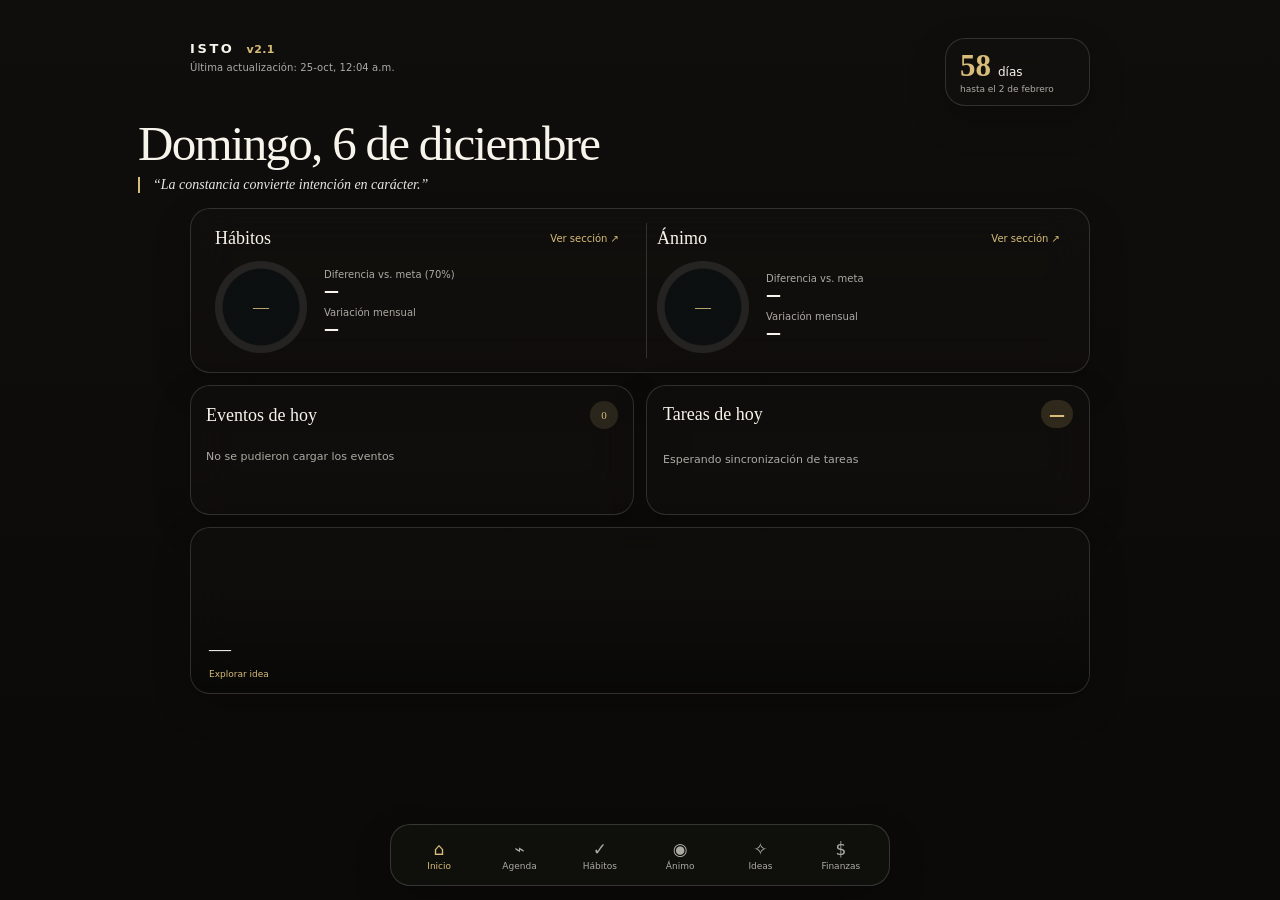
==== commit 848874eb: "Simplificar tarjetas de Hábitos y Ánimo en Inicio a tres métricas" ====
--- a/app/index.html
+++ b/app/index.html
@@ -1,10 +1,10 @@
-<!doctype html><html lang="es"><head><meta charset="utf-8"><meta name="viewport" content="width=device-width,initial-scale=1,viewport-fit=cover"><meta name="theme-color" content="#11110f"><title>ISTO 2.1</title><link rel="stylesheet" href="./styles.css?v=20261024-habits-grid-v42"></head><body><main class="shell">
+<!doctype html><html lang="es"><head><meta charset="utf-8"><meta name="viewport" content="width=device-width,initial-scale=1,viewport-fit=cover"><meta name="theme-color" content="#11110f"><title>ISTO 2.1</title><link rel="stylesheet" href="./styles.css?v=20261024-home-monthly-v45"></head><body><main class="shell">
 <section id="homeView"><div class="top home-top"><div class="home-identity"><div><span class="brand">ISTO</span><span class="home-version">v2.1</span></div><small id="lastUpdated" class="home-updated">Última actualización —</small></div><div class="countdown glass"><strong id="daysLeft">—</strong><span>días</span><small>hasta el 2 de febrero</small></div></div>
 <div class="welcome"><h1 id="date"></h1><blockquote id="quote"></blockquote></div>
 <div class="home-summary">
 <section class="glass home-pulse">
-<div class="home-wellness"><div class="home-wellness-head"><span class="eyebrow">Hábitos</span><button type="button" data-open="habitsView" class="home-go" aria-label="Abrir Hábitos">Ver sección ↗</button></div><div class="home-wellness-body"><div class="home-ring" id="homeHabitRing"><strong id="homeHabitPct">—</strong></div><div class="home-wellness-stats"><div><small>Mejor mes</small><strong id="homeHabitDiff">—</strong></div><div><small>Variación mensual</small><strong id="homeHabitOnGoal">—</strong></div><div><small>Frecuencia mensual</small><strong id="homeHabitTrend">—</strong></div></div></div></div>
-<div class="home-wellness"><div class="home-wellness-head"><span class="eyebrow">Ánimo</span><button type="button" data-open="moodView" class="home-go" aria-label="Abrir Ánimo">Ver sección ↗</button></div><div class="home-wellness-body"><div class="home-ring" id="homeMoodRing"><strong id="homeMoodPct">—</strong></div><div class="home-wellness-stats"><div><small>Diferencia vs. meta</small><strong id="homeMoodDiff">—</strong></div><div><small>Círculos sobre meta</small><strong id="homeMoodOnGoal">—</strong></div><div><small>Tendencia semanal</small><strong id="homeMoodTrend">—</strong></div></div></div></div>
+<div class="home-wellness"><div class="home-wellness-head"><span class="eyebrow">Hábitos</span><button type="button" data-open="habitsView" class="home-go" aria-label="Abrir Hábitos">Ver sección ↗</button></div><div class="home-wellness-body"><div class="home-ring" id="homeHabitRing"><strong id="homeHabitPct">—</strong></div><div class="home-wellness-stats"><div><small>Diferencia vs. meta (70%)</small><strong id="homeHabitDiff">—</strong></div><div><small>Variación mensual</small><strong id="homeHabitOnGoal">—</strong></div><div></div></div></div></div>
+<div class="home-wellness"><div class="home-wellness-head"><span class="eyebrow">Ánimo</span><button type="button" data-open="moodView" class="home-go" aria-label="Abrir Ánimo">Ver sección ↗</button></div><div class="home-wellness-body"><div class="home-ring" id="homeMoodRing"><strong id="homeMoodPct">—</strong></div><div class="home-wellness-stats"><div><small>Diferencia vs. meta</small><strong id="homeMoodDiff">—</strong></div><div><small>Variación mensual</small><strong id="homeMoodOnGoal">—</strong></div></div></div></div>
 </section>
 <section class="glass panel home-events"><div class="panel-head"><span>Eventos de hoy</span><small id="homeEventCount">0</small></div><div id="homeEvents" class="read-list"><p class="muted">Cargando…</p></div></section>
 <details class="glass home-tasks" open><summary><span>Tareas de hoy</span><b id="homeTaskCount">0</b></summary><div id="homeTasks" class="read-list"><p class="muted">Preparando sincronización</p></div></details>
@@ -30,4 +30,4 @@
 <section class="glass habit-panel"><span class="eyebrow">Tendencias destacadas</span><p class="habit-period" id="moodMonthlyPeriod">Periodos comparados: —</p><div id="moodMonthChanges" class="habit-changes"></div></section></div></section>
 <section id="ideasView" class="hidden"><div class="page-title"><span class="brand">IDEAS</span></div><div class="idea-search-wrap glass"><span aria-hidden="true">⌕</span><input id="ideaSearch" class="idea-search" placeholder="Buscar una idea…" autocomplete="off" aria-label="Buscar ideas"></div><div class="idea-section-head"><span>Todas las ideas</span><small id="ideaVisibleCount"></small></div><div class="idea-filter-bar" role="group" aria-label="Filtrar por estado"><button type="button" data-idea-filter="all" class="active-filter">Todas</button><button type="button" data-idea-filter="desarrollo">En desarrollo</button><button type="button" data-idea-filter="revisar">Por revisar</button></div><label class="idea-type-label" for="ideaTypeFilter">Tipo de tema</label><select id="ideaTypeFilter" class="idea-type-select glass" aria-label="Filtrar por tipo de tema"><option value="">Todos los temas</option></select><div id="ideaGrid" class="idea-grid"></div></section>
 <section id="financeView" class="hidden"><div class="page-title"><span class="brand">FINANZAS</span></div><div class="finance-stack"><section class="glass finance-overview"><span class="eyebrow">Disponible hoy</span><strong id="financeAvailable">—</strong><small>Efectivo + bancos e inversiones</small><div class="finance-overview-divider"></div><div class="finance-overview-pair"><div><span>Ingresos del mes</span><strong id="financeIncome">—</strong></div><div><span>Egresos del mes</span><strong id="financeExpenses">—</strong></div></div></section><div class="finance-metrics"><section class="glass"><span>Gasto de hoy</span><strong id="financeToday">—</strong></section><section class="glass"><span>Balance del mes</span><strong id="financeBalance">—</strong></section></div><section class="glass chart-card finance-panel"><div class="chart-head"><div><span class="eyebrow">Activos y pasivos</span><small class="muted">Saldos por cuenta</small></div></div><div id="financeAccounts" class="finance-list"></div></section><section class="glass chart-card finance-panel"><div class="chart-head"><div><span class="eyebrow">Principales egresos</span><small class="muted">5 categorías · mes actual</small></div></div><div id="financeTopExpenses" class="finance-list"></div></section><section class="glass chart-card finance-panel"><div class="chart-head"><div><span class="eyebrow">Últimos movimientos</span><small class="muted">Hasta 10 · toca para ver detalles</small></div></div><div id="financeMoves" class="finance-list"></div></section><p id="financeUpdated" class="finance-updated"></p></div></section><div id="ideaModal" class="idea-modal hidden"><div class="idea-modal-backdrop" data-close-idea></div><article class="idea-modal-sheet glass"><button class="idea-close" data-close-idea>×</button><div id="ideaModalImage" class="idea-modal-image"></div><span id="ideaModalMeta" class="eyebrow"></span><h2 id="ideaModalTitle"></h2><div id="ideaModalContent" class="idea-content"></div></article></div>
-<nav class="bottom-nav glass"><button data-open="homeView" class="active"><b>⌂</b><span>Inicio</span></button><button data-open="agendaView"><b>⌁</b><span>Agenda</span></button><button data-open="habitsView"><b>✓</b><span>Hábitos</span></button><button data-open="moodView"><b>◉</b><span>Ánimo</span></button><button data-open="ideasView"><b>✧</b><span>Ideas</span></button><button data-open="financeView"><b>$</b><span>Finanzas</span></button></nav></main><script src="./app.js?v=20261024-habits-grid-v42" defer></script></body></html>+<nav class="bottom-nav glass"><button data-open="homeView" class="active"><b>⌂</b><span>Inicio</span></button><button data-open="agendaView"><b>⌁</b><span>Agenda</span></button><button data-open="habitsView"><b>✓</b><span>Hábitos</span></button><button data-open="moodView"><b>◉</b><span>Ánimo</span></button><button data-open="ideasView"><b>✧</b><span>Ideas</span></button><button data-open="financeView"><b>$</b><span>Finanzas</span></button></nav></main><script src="./app.js?v=20261024-home-monthly-v45" defer></script></body></html>
--- a/app/styles.css
+++ b/app/styles.css
@@ -446,3 +446,9 @@
 /* Hábitos: cuatro tarjetas, cada una ocupa una sola celda */
 @media(min-width:721px){#habitsView #habitMonthly>.habit-panel,#habitsView #habitMonthly>.habit-panel:nth-child(3),#habitsView #habitMonthly>.habit-panel.mood-detail-panel{grid-column:auto!important;grid-row:auto!important}}
 @media(max-width:720px){#habitsView #habitMonthly>.habit-panel{grid-column:1!important;grid-row:auto!important}}
+
+/* Gráfica de detalle por hábito: mayor altura y etiquetas legibles */
+#habitsView #habitHistoryChart svg{width:100%;max-height:none!important;min-height:265px}
+
+/* Ánimo: gráficas mensuales y por círculo más altas y legibles */
+#moodView #moodMonthChart svg,#moodView #moodHistoryChart svg{width:100%;max-height:none!important;min-height:265px}
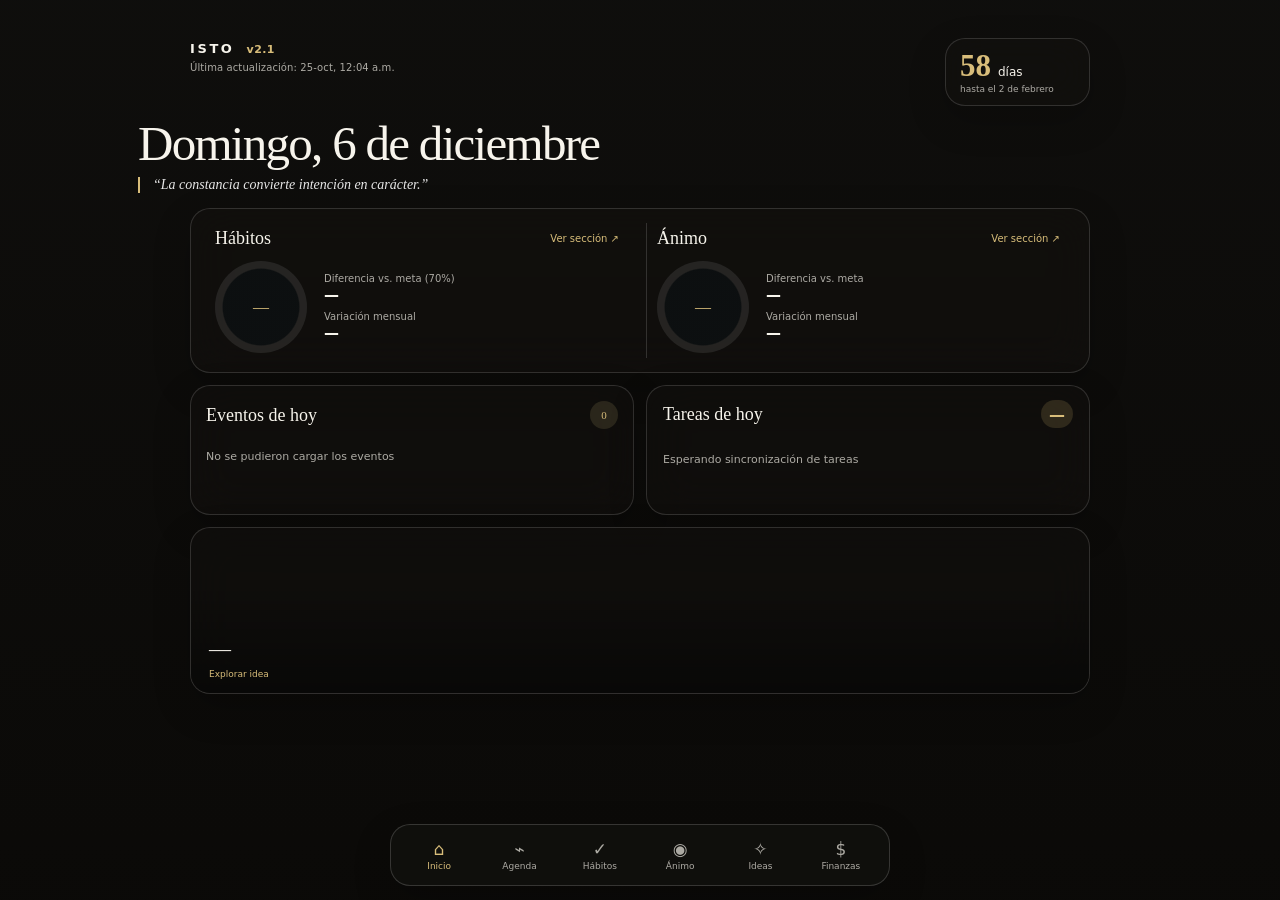
==== commit b44dace0: "Eliminar espacio vacío en tarjeta de Hábitos de Inicio" ====
--- a/app/index.html
+++ b/app/index.html
@@ -3,7 +3,7 @@
 <div class="welcome"><h1 id="date"></h1><blockquote id="quote"></blockquote></div>
 <div class="home-summary">
 <section class="glass home-pulse">
-<div class="home-wellness"><div class="home-wellness-head"><span class="eyebrow">Hábitos</span><button type="button" data-open="habitsView" class="home-go" aria-label="Abrir Hábitos">Ver sección ↗</button></div><div class="home-wellness-body"><div class="home-ring" id="homeHabitRing"><strong id="homeHabitPct">—</strong></div><div class="home-wellness-stats"><div><small>Diferencia vs. meta (70%)</small><strong id="homeHabitDiff">—</strong></div><div><small>Variación mensual</small><strong id="homeHabitOnGoal">—</strong></div><div></div></div></div></div>
+<div class="home-wellness"><div class="home-wellness-head"><span class="eyebrow">Hábitos</span><button type="button" data-open="habitsView" class="home-go" aria-label="Abrir Hábitos">Ver sección ↗</button></div><div class="home-wellness-body"><div class="home-ring" id="homeHabitRing"><strong id="homeHabitPct">—</strong></div><div class="home-wellness-stats"><div><small>Diferencia vs. meta (70%)</small><strong id="homeHabitDiff">—</strong></div><div><small>Variación mensual</small><strong id="homeHabitOnGoal">—</strong></div></div></div></div>
 <div class="home-wellness"><div class="home-wellness-head"><span class="eyebrow">Ánimo</span><button type="button" data-open="moodView" class="home-go" aria-label="Abrir Ánimo">Ver sección ↗</button></div><div class="home-wellness-body"><div class="home-ring" id="homeMoodRing"><strong id="homeMoodPct">—</strong></div><div class="home-wellness-stats"><div><small>Diferencia vs. meta</small><strong id="homeMoodDiff">—</strong></div><div><small>Variación mensual</small><strong id="homeMoodOnGoal">—</strong></div></div></div></div>
 </section>
 <section class="glass panel home-events"><div class="panel-head"><span>Eventos de hoy</span><small id="homeEventCount">0</small></div><div id="homeEvents" class="read-list"><p class="muted">Cargando…</p></div></section>
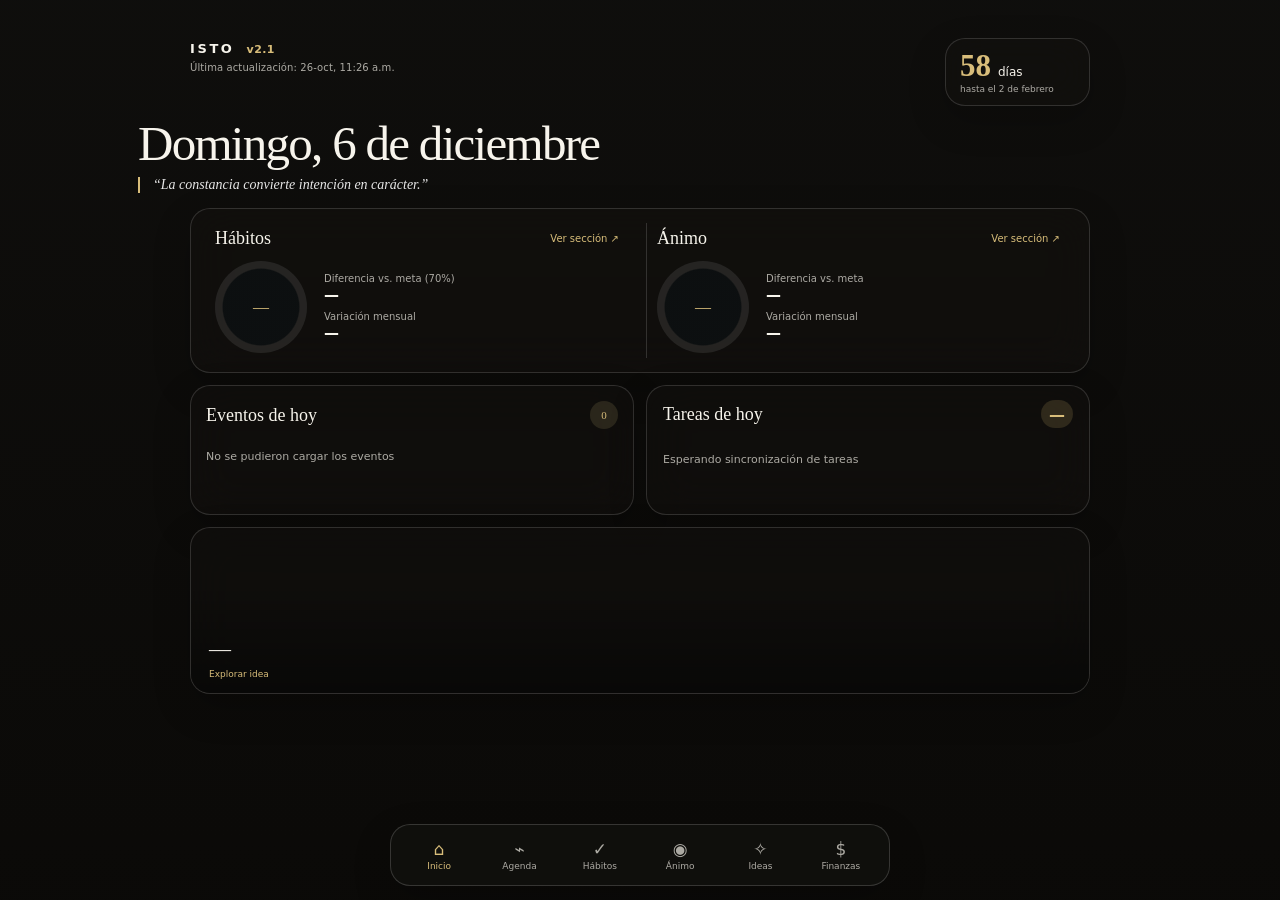
==== commit 86791b40: "Actualizar versión de Ideas con formato Notion" ====
--- a/app/index.html
+++ b/app/index.html
@@ -1,4 +1,4 @@
-<!doctype html><html lang="es"><head><meta charset="utf-8"><meta name="viewport" content="width=device-width,initial-scale=1,viewport-fit=cover"><meta name="theme-color" content="#11110f"><title>ISTO 2.1</title><link rel="stylesheet" href="./styles.css?v=20261024-home-monthly-v45"></head><body><main class="shell">
+<!doctype html><html lang="es"><head><meta charset="utf-8"><meta name="viewport" content="width=device-width,initial-scale=1,viewport-fit=cover"><meta name="theme-color" content="#11110f"><title>ISTO 2.1</title><link rel="stylesheet" href="./styles.css?v=20261026-ideas-notion-v47"></head><body><main class="shell">
 <section id="homeView"><div class="top home-top"><div class="home-identity"><div><span class="brand">ISTO</span><span class="home-version">v2.1</span></div><small id="lastUpdated" class="home-updated">Última actualización —</small></div><div class="countdown glass"><strong id="daysLeft">—</strong><span>días</span><small>hasta el 2 de febrero</small></div></div>
 <div class="welcome"><h1 id="date"></h1><blockquote id="quote"></blockquote></div>
 <div class="home-summary">
@@ -30,4 +30,4 @@
 <section class="glass habit-panel"><span class="eyebrow">Tendencias destacadas</span><p class="habit-period" id="moodMonthlyPeriod">Periodos comparados: —</p><div id="moodMonthChanges" class="habit-changes"></div></section></div></section>
 <section id="ideasView" class="hidden"><div class="page-title"><span class="brand">IDEAS</span></div><div class="idea-search-wrap glass"><span aria-hidden="true">⌕</span><input id="ideaSearch" class="idea-search" placeholder="Buscar una idea…" autocomplete="off" aria-label="Buscar ideas"></div><div class="idea-section-head"><span>Todas las ideas</span><small id="ideaVisibleCount"></small></div><div class="idea-filter-bar" role="group" aria-label="Filtrar por estado"><button type="button" data-idea-filter="all" class="active-filter">Todas</button><button type="button" data-idea-filter="desarrollo">En desarrollo</button><button type="button" data-idea-filter="revisar">Por revisar</button></div><label class="idea-type-label" for="ideaTypeFilter">Tipo de tema</label><select id="ideaTypeFilter" class="idea-type-select glass" aria-label="Filtrar por tipo de tema"><option value="">Todos los temas</option></select><div id="ideaGrid" class="idea-grid"></div></section>
 <section id="financeView" class="hidden"><div class="page-title"><span class="brand">FINANZAS</span></div><div class="finance-stack"><section class="glass finance-overview"><span class="eyebrow">Disponible hoy</span><strong id="financeAvailable">—</strong><small>Efectivo + bancos e inversiones</small><div class="finance-overview-divider"></div><div class="finance-overview-pair"><div><span>Ingresos del mes</span><strong id="financeIncome">—</strong></div><div><span>Egresos del mes</span><strong id="financeExpenses">—</strong></div></div></section><div class="finance-metrics"><section class="glass"><span>Gasto de hoy</span><strong id="financeToday">—</strong></section><section class="glass"><span>Balance del mes</span><strong id="financeBalance">—</strong></section></div><section class="glass chart-card finance-panel"><div class="chart-head"><div><span class="eyebrow">Activos y pasivos</span><small class="muted">Saldos por cuenta</small></div></div><div id="financeAccounts" class="finance-list"></div></section><section class="glass chart-card finance-panel"><div class="chart-head"><div><span class="eyebrow">Principales egresos</span><small class="muted">5 categorías · mes actual</small></div></div><div id="financeTopExpenses" class="finance-list"></div></section><section class="glass chart-card finance-panel"><div class="chart-head"><div><span class="eyebrow">Últimos movimientos</span><small class="muted">Hasta 10 · toca para ver detalles</small></div></div><div id="financeMoves" class="finance-list"></div></section><p id="financeUpdated" class="finance-updated"></p></div></section><div id="ideaModal" class="idea-modal hidden"><div class="idea-modal-backdrop" data-close-idea></div><article class="idea-modal-sheet glass"><button class="idea-close" data-close-idea>×</button><div id="ideaModalImage" class="idea-modal-image"></div><span id="ideaModalMeta" class="eyebrow"></span><h2 id="ideaModalTitle"></h2><div id="ideaModalContent" class="idea-content"></div></article></div>
-<nav class="bottom-nav glass"><button data-open="homeView" class="active"><b>⌂</b><span>Inicio</span></button><button data-open="agendaView"><b>⌁</b><span>Agenda</span></button><button data-open="habitsView"><b>✓</b><span>Hábitos</span></button><button data-open="moodView"><b>◉</b><span>Ánimo</span></button><button data-open="ideasView"><b>✧</b><span>Ideas</span></button><button data-open="financeView"><b>$</b><span>Finanzas</span></button></nav></main><script src="./app.js?v=20261024-home-monthly-v45" defer></script></body></html>+<nav class="bottom-nav glass"><button data-open="homeView" class="active"><b>⌂</b><span>Inicio</span></button><button data-open="agendaView"><b>⌁</b><span>Agenda</span></button><button data-open="habitsView"><b>✓</b><span>Hábitos</span></button><button data-open="moodView"><b>◉</b><span>Ánimo</span></button><button data-open="ideasView"><b>✧</b><span>Ideas</span></button><button data-open="financeView"><b>$</b><span>Finanzas</span></button></nav></main><script src="./app.js?v=20261026-ideas-notion-v47" defer></script></body></html>
--- a/app/styles.css
+++ b/app/styles.css
@@ -452,3 +452,13 @@
 
 /* Ánimo: gráficas mensuales y por círculo más altas y legibles */
 #moodView #moodMonthChart svg,#moodView #moodHistoryChart svg{width:100%;max-height:none!important;min-height:265px}
+
+/* Ideas: presentación tipo Notion */
+.idea-content h1,.idea-content h2,.idea-content h3,.idea-content h4{margin:18px 0 9px;line-height:1.35}
+.idea-content p,.idea-content li{line-height:1.7}
+.idea-content ul{padding-left:23px;margin:8px 0 14px}
+.idea-content .idea-toggle{border:1px solid var(--line);border-radius:12px;margin:9px 0;overflow:hidden}
+.idea-content .idea-toggle>summary{cursor:pointer;padding:12px 14px;font-weight:600}
+.idea-content .idea-toggle-body{padding:3px 14px 13px}
+.idea-content .idea-callout{background:rgba(216,189,122,.09);border-left:3px solid #d8bd7a;padding:12px 15px;border-radius:10px;margin:12px 0}
+.idea-content blockquote{border-left:3px solid var(--line);padding-left:14px;margin:12px 0}
